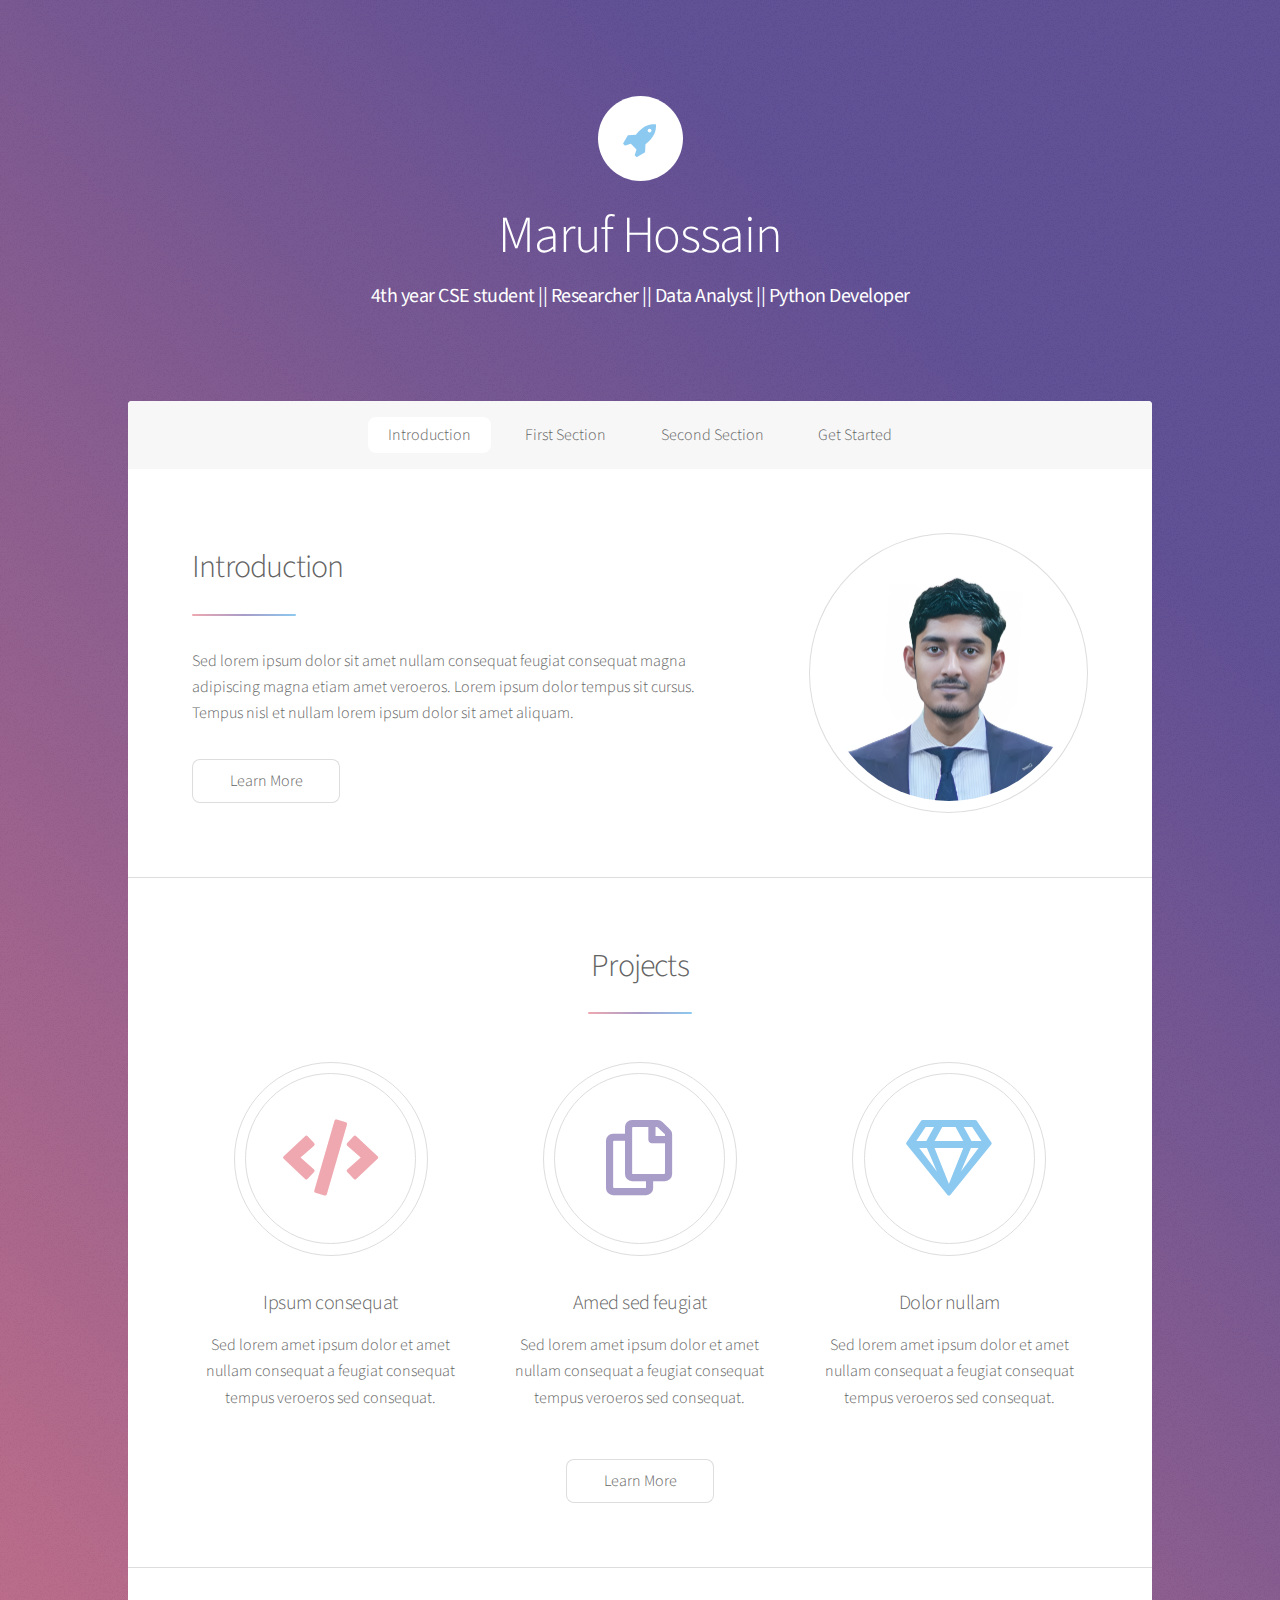
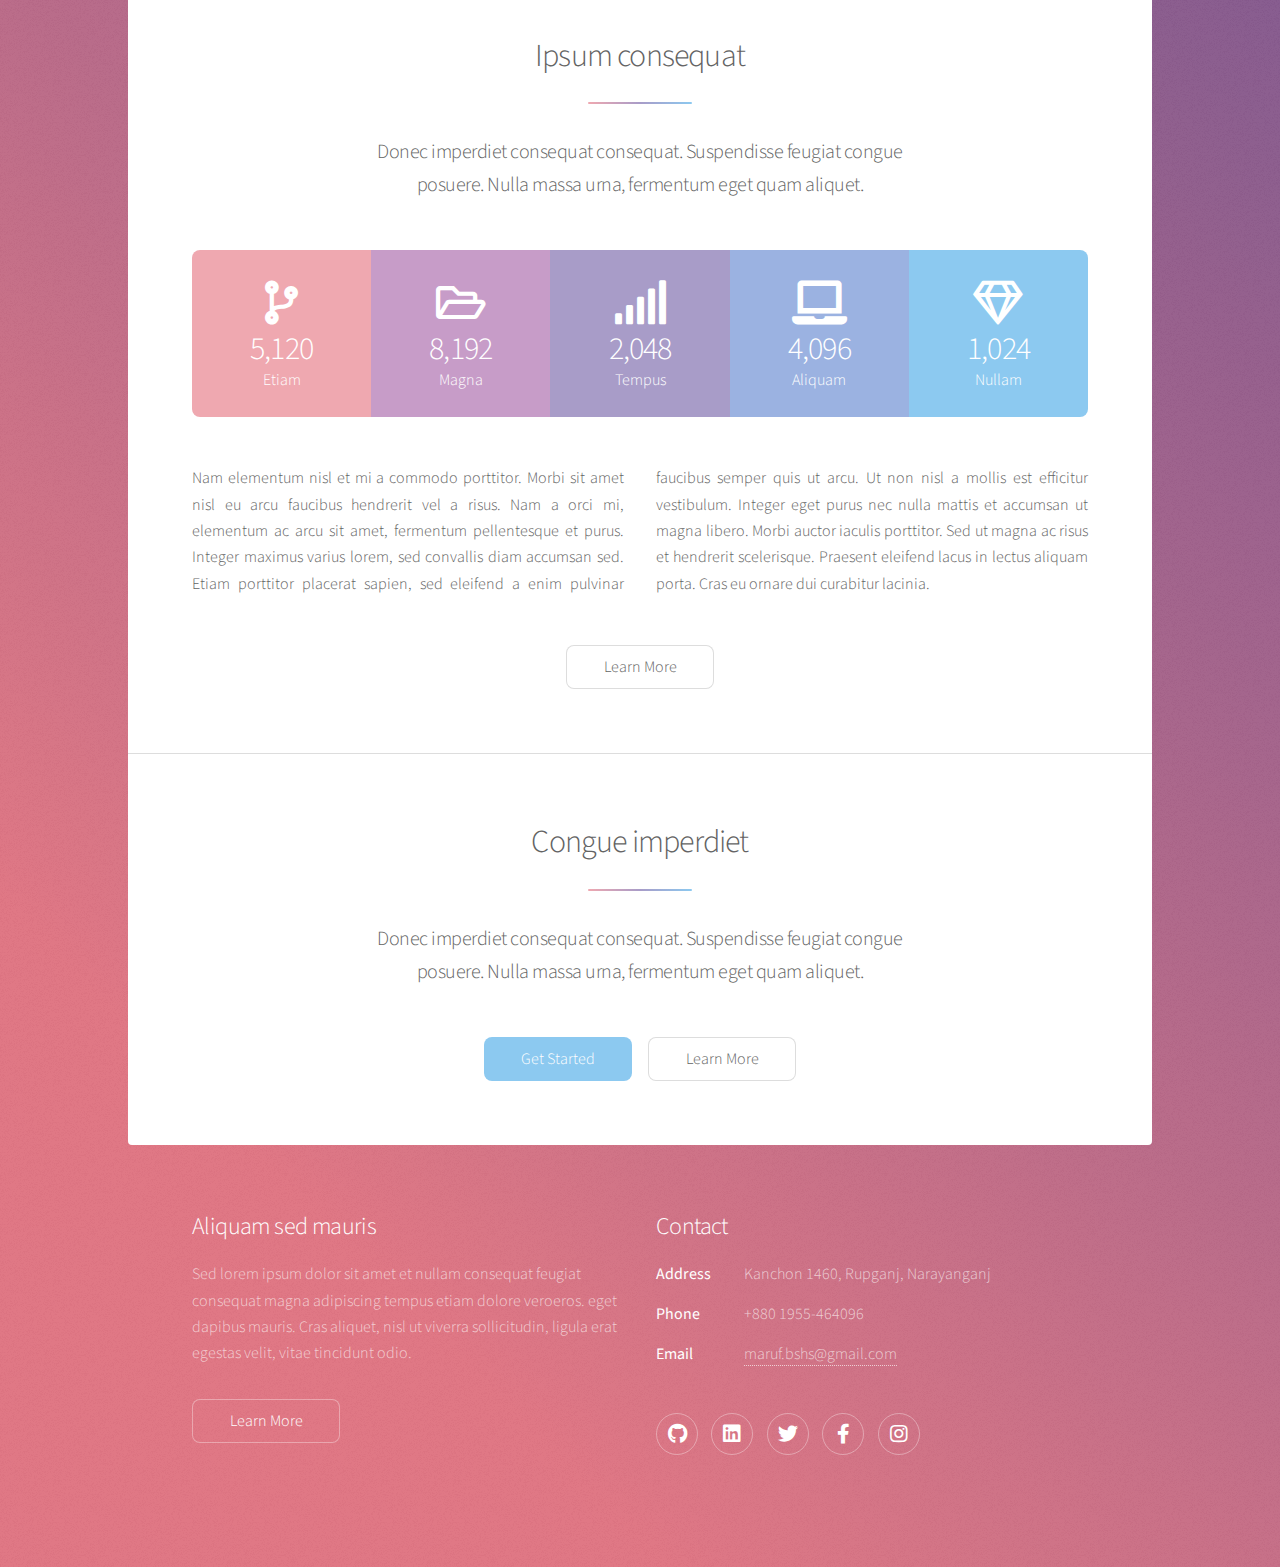
==== index.html @ d0cd4645 "added initial files" ====
<!DOCTYPE HTML>

<html>
	<head>
		<title>Stellar by HTML5 UP</title>
		<meta charset="utf-8" />
		<meta name="viewport" content="width=device-width, initial-scale=1, user-scalable=no" />
		<link rel="stylesheet" href="assets/css/main.css" />
		<noscript><link rel="stylesheet" href="assets/css/noscript.css" /></noscript>
	</head>
	<body class="is-preload">

		<!-- Wrapper -->
			<div id="wrapper">

				<!-- Header -->
					<header id="header" class="alt">
						<span class="logo"><img src="images/logo.svg" alt="" /></span>
						<h1>Maruf Hossain</h1>
						<p><b>4th year CSE student || Researcher || Data Analyst || Python Developer </b></p>
					</header>

				<!-- Nav -->
					<nav id="nav">
						<ul>
							<li><a href="#intro" class="active">Introduction</a></li>
							<li><a href="#first">First Section</a></li>
							<li><a href="#second">Second Section</a></li>
							<li><a href="#cta">Get Started</a></li>
						</ul>
					</nav>

				<!-- Main -->
					<div id="main">

						<!-- Introduction -->
							<section id="intro" class="main">
								<div class="spotlight">
									<div class="content">
										<header class="major">
											<h2>Introduction</h2>
										</header>
										<p>Sed lorem ipsum dolor sit amet nullam consequat feugiat consequat magna
										adipiscing magna etiam amet veroeros. Lorem ipsum dolor tempus sit cursus.
										Tempus nisl et nullam lorem ipsum dolor sit amet aliquam.</p>
										<ul class="actions">
											<li><a href="generic.html" class="button">Learn More</a></li>
										</ul>
									</div>
									<span class="image"><img src="images/pic01.png" alt="" /></span>
								</div>
							</section>

						<!-- First Section -->
							<section id="first" class="main special">
								<header class="major">
									<h2>Projects</h2>
								</header>
								<ul class="features">
									<li>
										<span class="icon solid major style1 fa-code"></span>
										<h3>Ipsum consequat</h3>
										<p>Sed lorem amet ipsum dolor et amet nullam consequat a feugiat consequat tempus veroeros sed consequat.</p>
									</li>
									<li>
										<span class="icon major style3 fa-copy"></span>
										<h3>Amed sed feugiat</h3>
										<p>Sed lorem amet ipsum dolor et amet nullam consequat a feugiat consequat tempus veroeros sed consequat.</p>
									</li>
									<li>
										<span class="icon major style5 fa-gem"></span>
										<h3>Dolor nullam</h3>
										<p>Sed lorem amet ipsum dolor et amet nullam consequat a feugiat consequat tempus veroeros sed consequat.</p>
									</li>
								</ul>
								<footer class="major">
									<ul class="actions special">
										<li><a href="generic.html" class="button">Learn More</a></li>
									</ul>
								</footer>
							</section>

						<!-- Second Section -->
							<section id="second" class="main special">
								<header class="major">
									<h2>Ipsum consequat</h2>
									<p>Donec imperdiet consequat consequat. Suspendisse feugiat congue<br />
									posuere. Nulla massa urna, fermentum eget quam aliquet.</p>
								</header>
								<ul class="statistics">
									<li class="style1">
										<span class="icon solid fa-code-branch"></span>
										<strong>5,120</strong> Etiam
									</li>
									<li class="style2">
										<span class="icon fa-folder-open"></span>
										<strong>8,192</strong> Magna
									</li>
									<li class="style3">
										<span class="icon solid fa-signal"></span>
										<strong>2,048</strong> Tempus
									</li>
									<li class="style4">
										<span class="icon solid fa-laptop"></span>
										<strong>4,096</strong> Aliquam
									</li>
									<li class="style5">
										<span class="icon fa-gem"></span>
										<strong>1,024</strong> Nullam
									</li>
								</ul>
								<p class="content">Nam elementum nisl et mi a commodo porttitor. Morbi sit amet nisl eu arcu faucibus hendrerit vel a risus. Nam a orci mi, elementum ac arcu sit amet, fermentum pellentesque et purus. Integer maximus varius lorem, sed convallis diam accumsan sed. Etiam porttitor placerat sapien, sed eleifend a enim pulvinar faucibus semper quis ut arcu. Ut non nisl a mollis est efficitur vestibulum. Integer eget purus nec nulla mattis et accumsan ut magna libero. Morbi auctor iaculis porttitor. Sed ut magna ac risus et hendrerit scelerisque. Praesent eleifend lacus in lectus aliquam porta. Cras eu ornare dui curabitur lacinia.</p>
								<footer class="major">
									<ul class="actions special">
										<li><a href="generic.html" class="button">Learn More</a></li>
									</ul>
								</footer>
							</section>

						<!-- Get Started -->
							<section id="cta" class="main special">
								<header class="major">
									<h2>Congue imperdiet</h2>
									<p>Donec imperdiet consequat consequat. Suspendisse feugiat congue<br />
									posuere. Nulla massa urna, fermentum eget quam aliquet.</p>
								</header>
								<footer class="major">
									<ul class="actions special">
										<li><a href="generic.html" class="button primary">Get Started</a></li>
										<li><a href="generic.html" class="button">Learn More</a></li>
									</ul>
								</footer>
							</section>

					</div>

				<!-- Footer -->
					<footer id="footer">
						<section>
							<h2>Aliquam sed mauris</h2>
							<p>Sed lorem ipsum dolor sit amet et nullam consequat feugiat consequat magna adipiscing tempus etiam dolore veroeros. eget dapibus mauris. Cras aliquet, nisl ut viverra sollicitudin, ligula erat egestas velit, vitae tincidunt odio.</p>
							<ul class="actions">
								<li><a href="generic.html" class="button">Learn More</a></li>
							</ul>
						</section>
						<section>
							<h2>Contact</h2>
							<dl class="alt">
								<dt>Address</dt>
								<dd>Kanchon 1460, Rupganj, Narayanganj</dd>
								<dt>Phone</dt>
								<dd>+880 1955-464096</dd>
								<dt>Email</dt>
								<dd><a href="mailto:maruf.bshs@gmail.com">maruf.bshs@gmail.com</a></dd>
							</dl>
							<ul class="icons">
								<li><a href="https://github.com/Maruf346" class="icon brands fa-github alt"><span class="label">GitHub</span></a></li>
								<li><a href="https://www.linkedin.com/in/maruf-hossain01/" class="icon brands fa-linkedin alt"><span class="label">Dribbble</span></a></li>
								<li><a href="https://x.com/MdMaruf11413139" class="icon brands fa-twitter alt"><span class="label">Twitter</span></a></li>
								<li><a href="https://www.facebook.com/mdmaruf.hossain.378199/" class="icon brands fa-facebook-f alt"><span class="label">Facebook</span></a></li>
								<li><a href="https://www.instagram.com/mdmaruf3549/" class="icon brands fa-instagram alt"><span class="label">Instagram</span></a></li>
								
							</ul>
						</section>
						
					</footer>

			</div>

		<!-- Scripts -->
			<script src="assets/js/jquery.min.js"></script>
			<script src="assets/js/jquery.scrollex.min.js"></script>
			<script src="assets/js/jquery.scrolly.min.js"></script>
			<script src="assets/js/browser.min.js"></script>
			<script src="assets/js/breakpoints.min.js"></script>
			<script src="assets/js/util.js"></script>
			<script src="assets/js/main.js"></script>

	</body>
</html>
---- assets/css/main.css ----
@import url(fontawesome-all.min.css);
@import 'https://fonts.googleapis.com/css?family=Source+Sans+Pro:300,400';

/*
	Stellar by HTML5 UP
	html5up.net | @ajlkn
	Free for personal and commercial use under the CCA 3.0 license (html5up.net/license)
*/

html, body, div, span, applet, object,
iframe, h1, h2, h3, h4, h5, h6, p, blockquote,
pre, a, abbr, acronym, address, big, cite,
code, del, dfn, em, img, ins, kbd, q, s, samp,
small, strike, strong, sub, sup, tt, var, b,
u, i, center, dl, dt, dd, ol, ul, li, fieldset,
form, label, legend, table, caption, tbody,
tfoot, thead, tr, th, td, article, aside,
canvas, details, embed, figure, figcaption,
footer, header, hgroup, menu, nav, output, ruby,
section, summary, time, mark, audio, video {
	margin: 0;
	padding: 0;
	border: 0;
	font-size: 100%;
	font: inherit;
	vertical-align: baseline;}

article, aside, details, figcaption, figure,
footer, header, hgroup, menu, nav, section {
	display: block;}

body {
	line-height: 1;
}

ol, ul {
	list-style: none;
}

blockquote, q {
	quotes: none;
}

	blockquote:before, blockquote:after, q:before, q:after {
		content: '';
		content: none;
	}

table {
	border-collapse: collapse;
	border-spacing: 0;
}

body {
	-webkit-text-size-adjust: none;
}

mark {
	background-color: transparent;
	color: inherit;
}

input::-moz-focus-inner {
	border: 0;
	padding: 0;
}

input, select, textarea {
	-moz-appearance: none;
	-webkit-appearance: none;
	-ms-appearance: none;
	appearance: none;
}

/* Basic */

	@-ms-viewport {
		width: device-width;
	}

	body {
		-ms-overflow-style: scrollbar;
	}

	@media screen and (max-width: 480px) {

		html, body {
			min-width: 320px;
		}

	}

	html {
		box-sizing: border-box;
	}

	*, *:before, *:after {
		box-sizing: inherit;
	}

	body {
		background-color: #935d8c;
		background-image: url("images/overlay.png"), -moz-linear-gradient(45deg, #e37682 15%, #5f4d93 85%);
		background-image: url("images/overlay.png"), -webkit-linear-gradient(45deg, #e37682 15%, #5f4d93 85%);
		background-image: url("images/overlay.png"), -ms-linear-gradient(45deg, #e37682 15%, #5f4d93 85%);
		background-image: url("images/overlay.png"), linear-gradient(45deg, #e37682 15%, #5f4d93 85%);
	}

		body.is-preload *, body.is-preload *:before, body.is-preload *:after {
			-moz-animation: none !important;
			-webkit-animation: none !important;
			-ms-animation: none !important;
			animation: none !important;
			-moz-transition: none !important;
			-webkit-transition: none !important;
			-ms-transition: none !important;
			transition: none !important;
		}

/* Type */

	body {
		background-color: #935d8c;
		color: rgba(255, 255, 255, 0.65);
	}

	body, input, select, textarea {
		font-family: "Source Sans Pro", Helvetica, sans-serif;
		font-size: 17pt;
		font-weight: 300;
		line-height: 1.65;
	}

		@media screen and (max-width: 1680px) {

			body, input, select, textarea {
				font-size: 14pt;
			}

		}

		@media screen and (max-width: 1280px) {

			body, input, select, textarea {
				font-size: 12pt;
			}

		}

		@media screen and (max-width: 360px) {

			body, input, select, textarea {
				font-size: 11pt;
			}

		}

	a {
		-moz-transition: color 0.2s ease, border-bottom 0.2s ease;
		-webkit-transition: color 0.2s ease, border-bottom 0.2s ease;
		-ms-transition: color 0.2s ease, border-bottom 0.2s ease;
		transition: color 0.2s ease, border-bottom 0.2s ease;
		text-decoration: none;
		border-bottom: dotted 1px;
		color: inherit;
	}

		a:hover {
			border-bottom-color: transparent;
		}

	strong, b {
		font-weight: 400;
	}

	em, i {
		font-style: italic;
	}

	p {
		margin: 0 0 2em 0;
	}

		p.content {
			-moz-columns: 20em 2;
			-webkit-columns: 20em 2;
			-ms-columns: 20em 2;
			columns: 20em 2;
			-moz-column-gap: 2em;
			-webkit-column-gap: 2em;
			-ms-column-gap: 2em;
			column-gap: 2em;
			text-align: justify;
		}

	h1, h2, h3, h4, h5, h6 {
		font-weight: 300;
		line-height: 1.5;
		margin: 0 0 0.7em 0;
		letter-spacing: -0.025em;
	}

		h1 a, h2 a, h3 a, h4 a, h5 a, h6 a {
			color: inherit;
			text-decoration: none;
		}

	h1 {
		font-size: 2.5em;
		line-height: 1.2;
	}

	h2 {
		font-size: 1.5em;
	}

	h3 {
		font-size: 1.25em;
	}

	h4 {
		font-size: 1.1em;
	}

	h5 {
		font-size: 0.9em;
	}

	h6 {
		font-size: 0.7em;
	}

	@media screen and (max-width: 736px) {

		h1 {
			font-size: 2em;
		}

	}

	sub {
		font-size: 0.8em;
		position: relative;
		top: 0.5em;
	}

	sup {
		font-size: 0.8em;
		position: relative;
		top: -0.5em;
	}

	blockquote {
		border-left: solid 4px;
		font-style: italic;
		margin: 0 0 2em 0;
		padding: 0.5em 0 0.5em 2em;
	}

	code {
		border-radius: 8px;
		border: solid 1px;
		font-family: "Courier New", monospace;
		font-size: 0.9em;
		margin: 0 0.25em;
		padding: 0.25em 0.65em;
	}

	pre {
		-webkit-overflow-scrolling: touch;
		font-family: "Courier New", monospace;
		font-size: 0.9em;
		margin: 0 0 2em 0;
	}

		pre code {
			display: block;
			line-height: 1.75;
			padding: 1em 1.5em;
			overflow-x: auto;
		}

	hr {
		border: 0;
		border-bottom: solid 1px;
		margin: 2em 0;
	}

		hr.major {
			margin: 3em 0;
		}

	.align-left {
		text-align: left;
	}

	.align-center {
		text-align: center;
	}

	.align-right {
		text-align: right;
	}

	input, select, textarea {
		color: #ffffff;
	}

	a:hover {
		color: #ffffff;
	}

	strong, b {
		color: #ffffff;
	}

	h1, h2, h3, h4, h5, h6 {
		color: #ffffff;
	}

	blockquote {
		border-left-color: rgba(255, 255, 255, 0.35);
	}

	code {
		background: rgba(255, 255, 255, 0.075);
		border-color: rgba(255, 255, 255, 0.35);
	}

	hr {
		border-bottom-color: rgba(255, 255, 255, 0.35);
	}

/* Row */

	.row {
		display: flex;
		flex-wrap: wrap;
		box-sizing: border-box;
		align-items: stretch;
	}

		.row > * {
			box-sizing: border-box;
		}

		.row.gtr-uniform > * > :last-child {
			margin-bottom: 0;
		}

		.row.aln-left {
			justify-content: flex-start;
		}

		.row.aln-center {
			justify-content: center;
		}

		.row.aln-right {
			justify-content: flex-end;
		}

		.row.aln-top {
			align-items: flex-start;
		}

		.row.aln-middle {
			align-items: center;
		}

		.row.aln-bottom {
			align-items: flex-end;
		}

		.row > .imp {
			order: -1;
		}

		.row > .col-1 {
			width: 8.33333%;
		}

		.row > .off-1 {
			margin-left: 8.33333%;
		}

		.row > .col-2 {
			width: 16.66667%;
		}

		.row > .off-2 {
			margin-left: 16.66667%;
		}

		.row > .col-3 {
			width: 25%;
		}

		.row > .off-3 {
			margin-left: 25%;
		}

		.row > .col-4 {
			width: 33.33333%;
		}

		.row > .off-4 {
			margin-left: 33.33333%;
		}

		.row > .col-5 {
			width: 41.66667%;
		}

		.row > .off-5 {
			margin-left: 41.66667%;
		}

		.row > .col-6 {
			width: 50%;
		}

		.row > .off-6 {
			margin-left: 50%;
		}

		.row > .col-7 {
			width: 58.33333%;
		}

		.row > .off-7 {
			margin-left: 58.33333%;
		}

		.row > .col-8 {
			width: 66.66667%;
		}

		.row > .off-8 {
			margin-left: 66.66667%;
		}

		.row > .col-9 {
			width: 75%;
		}

		.row > .off-9 {
			margin-left: 75%;
		}

		.row > .col-10 {
			width: 83.33333%;
		}

		.row > .off-10 {
			margin-left: 83.33333%;
		}

		.row > .col-11 {
			width: 91.66667%;
		}

		.row > .off-11 {
			margin-left: 91.66667%;
		}

		.row > .col-12 {
			width: 100%;
		}

		.row > .off-12 {
			margin-left: 100%;
		}

		.row.gtr-0 {
			margin-top: 0;
			margin-left: 0em;
		}

			.row.gtr-0 > * {
				padding: 0 0 0 0em;
			}

			.row.gtr-0.gtr-uniform {
				margin-top: 0em;
			}

				.row.gtr-0.gtr-uniform > * {
					padding-top: 0em;
				}

		.row.gtr-25 {
			margin-top: 0;
			margin-left: -0.375em;
		}

			.row.gtr-25 > * {
				padding: 0 0 0 0.375em;
			}

			.row.gtr-25.gtr-uniform {
				margin-top: -0.375em;
			}

				.row.gtr-25.gtr-uniform > * {
					padding-top: 0.375em;
				}

		.row.gtr-50 {
			margin-top: 0;
			margin-left: -0.75em;
		}

			.row.gtr-50 > * {
				padding: 0 0 0 0.75em;
			}

			.row.gtr-50.gtr-uniform {
				margin-top: -0.75em;
			}

				.row.gtr-50.gtr-uniform > * {
					padding-top: 0.75em;
				}

		.row {
			margin-top: 0;
			margin-left: -1.5em;
		}

			.row > * {
				padding: 0 0 0 1.5em;
			}

			.row.gtr-uniform {
				margin-top: -1.5em;
			}

				.row.gtr-uniform > * {
					padding-top: 1.5em;
				}

		.row.gtr-150 {
			margin-top: 0;
			margin-left: -2.25em;
		}

			.row.gtr-150 > * {
				padding: 0 0 0 2.25em;
			}

			.row.gtr-150.gtr-uniform {
				margin-top: -2.25em;
			}

				.row.gtr-150.gtr-uniform > * {
					padding-top: 2.25em;
				}

		.row.gtr-200 {
			margin-top: 0;
			margin-left: -3em;
		}

			.row.gtr-200 > * {
				padding: 0 0 0 3em;
			}

			.row.gtr-200.gtr-uniform {
				margin-top: -3em;
			}

				.row.gtr-200.gtr-uniform > * {
					padding-top: 3em;
				}

		@media screen and (max-width: 1680px) {

			.row {
				display: flex;
				flex-wrap: wrap;
				box-sizing: border-box;
				align-items: stretch;
			}

				.row > * {
					box-sizing: border-box;
				}

				.row.gtr-uniform > * > :last-child {
					margin-bottom: 0;
				}

				.row.aln-left {
					justify-content: flex-start;
				}

				.row.aln-center {
					justify-content: center;
				}

				.row.aln-right {
					justify-content: flex-end;
				}

				.row.aln-top {
					align-items: flex-start;
				}

				.row.aln-middle {
					align-items: center;
				}

				.row.aln-bottom {
					align-items: flex-end;
				}

				.row > .imp-xlarge {
					order: -1;
				}

				.row > .col-1-xlarge {
					width: 8.33333%;
				}

				.row > .off-1-xlarge {
					margin-left: 8.33333%;
				}

				.row > .col-2-xlarge {
					width: 16.66667%;
				}

				.row > .off-2-xlarge {
					margin-left: 16.66667%;
				}

				.row > .col-3-xlarge {
					width: 25%;
				}

				.row > .off-3-xlarge {
					margin-left: 25%;
				}

				.row > .col-4-xlarge {
					width: 33.33333%;
				}

				.row > .off-4-xlarge {
					margin-left: 33.33333%;
				}

				.row > .col-5-xlarge {
					width: 41.66667%;
				}

				.row > .off-5-xlarge {
					margin-left: 41.66667%;
				}

				.row > .col-6-xlarge {
					width: 50%;
				}

				.row > .off-6-xlarge {
					margin-left: 50%;
				}

				.row > .col-7-xlarge {
					width: 58.33333%;
				}

				.row > .off-7-xlarge {
					margin-left: 58.33333%;
				}

				.row > .col-8-xlarge {
					width: 66.66667%;
				}

				.row > .off-8-xlarge {
					margin-left: 66.66667%;
				}

				.row > .col-9-xlarge {
					width: 75%;
				}

				.row > .off-9-xlarge {
					margin-left: 75%;
				}

				.row > .col-10-xlarge {
					width: 83.33333%;
				}

				.row > .off-10-xlarge {
					margin-left: 83.33333%;
				}

				.row > .col-11-xlarge {
					width: 91.66667%;
				}

				.row > .off-11-xlarge {
					margin-left: 91.66667%;
				}

				.row > .col-12-xlarge {
					width: 100%;
				}

				.row > .off-12-xlarge {
					margin-left: 100%;
				}

				.row.gtr-0 {
					margin-top: 0;
					margin-left: 0em;
				}

					.row.gtr-0 > * {
						padding: 0 0 0 0em;
					}

					.row.gtr-0.gtr-uniform {
						margin-top: 0em;
					}

						.row.gtr-0.gtr-uniform > * {
							padding-top: 0em;
						}

				.row.gtr-25 {
					margin-top: 0;
					margin-left: -0.375em;
				}

					.row.gtr-25 > * {
						padding: 0 0 0 0.375em;
					}

					.row.gtr-25.gtr-uniform {
						margin-top: -0.375em;
					}

						.row.gtr-25.gtr-uniform > * {
							padding-top: 0.375em;
						}

				.row.gtr-50 {
					margin-top: 0;
					margin-left: -0.75em;
				}

					.row.gtr-50 > * {
						padding: 0 0 0 0.75em;
					}

					.row.gtr-50.gtr-uniform {
						margin-top: -0.75em;
					}

						.row.gtr-50.gtr-uniform > * {
							padding-top: 0.75em;
						}

				.row {
					margin-top: 0;
					margin-left: -1.5em;
				}

					.row > * {
						padding: 0 0 0 1.5em;
					}

					.row.gtr-uniform {
						margin-top: -1.5em;
					}

						.row.gtr-uniform > * {
							padding-top: 1.5em;
						}

				.row.gtr-150 {
					margin-top: 0;
					margin-left: -2.25em;
				}

					.row.gtr-150 > * {
						padding: 0 0 0 2.25em;
					}

					.row.gtr-150.gtr-uniform {
						margin-top: -2.25em;
					}

						.row.gtr-150.gtr-uniform > * {
							padding-top: 2.25em;
						}

				.row.gtr-200 {
					margin-top: 0;
					margin-left: -3em;
				}

					.row.gtr-200 > * {
						padding: 0 0 0 3em;
					}

					.row.gtr-200.gtr-uniform {
						margin-top: -3em;
					}

						.row.gtr-200.gtr-uniform > * {
							padding-top: 3em;
						}

		}

		@media screen and (max-width: 1280px) {

			.row {
				display: flex;
				flex-wrap: wrap;
				box-sizing: border-box;
				align-items: stretch;
			}

				.row > * {
					box-sizing: border-box;
				}

				.row.gtr-uniform > * > :last-child {
					margin-bottom: 0;
				}

				.row.aln-left {
					justify-content: flex-start;
				}

				.row.aln-center {
					justify-content: center;
				}

				.row.aln-right {
					justify-content: flex-end;
				}

				.row.aln-top {
					align-items: flex-start;
				}

				.row.aln-middle {
					align-items: center;
				}

				.row.aln-bottom {
					align-items: flex-end;
				}

				.row > .imp-large {
					order: -1;
				}

				.row > .col-1-large {
					width: 8.33333%;
				}

				.row > .off-1-large {
					margin-left: 8.33333%;
				}

				.row > .col-2-large {
					width: 16.66667%;
				}

				.row > .off-2-large {
					margin-left: 16.66667%;
				}

				.row > .col-3-large {
					width: 25%;
				}

				.row > .off-3-large {
					margin-left: 25%;
				}

				.row > .col-4-large {
					width: 33.33333%;
				}

				.row > .off-4-large {
					margin-left: 33.33333%;
				}

				.row > .col-5-large {
					width: 41.66667%;
				}

				.row > .off-5-large {
					margin-left: 41.66667%;
				}

				.row > .col-6-large {
					width: 50%;
				}

				.row > .off-6-large {
					margin-left: 50%;
				}

				.row > .col-7-large {
					width: 58.33333%;
				}

				.row > .off-7-large {
					margin-left: 58.33333%;
				}

				.row > .col-8-large {
					width: 66.66667%;
				}

				.row > .off-8-large {
					margin-left: 66.66667%;
				}

				.row > .col-9-large {
					width: 75%;
				}

				.row > .off-9-large {
					margin-left: 75%;
				}

				.row > .col-10-large {
					width: 83.33333%;
				}

				.row > .off-10-large {
					margin-left: 83.33333%;
				}

				.row > .col-11-large {
					width: 91.66667%;
				}

				.row > .off-11-large {
					margin-left: 91.66667%;
				}

				.row > .col-12-large {
					width: 100%;
				}

				.row > .off-12-large {
					margin-left: 100%;
				}

				.row.gtr-0 {
					margin-top: 0;
					margin-left: 0em;
				}

					.row.gtr-0 > * {
						padding: 0 0 0 0em;
					}

					.row.gtr-0.gtr-uniform {
						margin-top: 0em;
					}

						.row.gtr-0.gtr-uniform > * {
							padding-top: 0em;
						}

				.row.gtr-25 {
					margin-top: 0;
					margin-left: -0.375em;
				}

					.row.gtr-25 > * {
						padding: 0 0 0 0.375em;
					}

					.row.gtr-25.gtr-uniform {
						margin-top: -0.375em;
					}

						.row.gtr-25.gtr-uniform > * {
							padding-top: 0.375em;
						}

				.row.gtr-50 {
					margin-top: 0;
					margin-left: -0.75em;
				}

					.row.gtr-50 > * {
						padding: 0 0 0 0.75em;
					}

					.row.gtr-50.gtr-uniform {
						margin-top: -0.75em;
					}

						.row.gtr-50.gtr-uniform > * {
							padding-top: 0.75em;
						}

				.row {
					margin-top: 0;
					margin-left: -1.5em;
				}

					.row > * {
						padding: 0 0 0 1.5em;
					}

					.row.gtr-uniform {
						margin-top: -1.5em;
					}

						.row.gtr-uniform > * {
							padding-top: 1.5em;
						}

				.row.gtr-150 {
					margin-top: 0;
					margin-left: -2.25em;
				}

					.row.gtr-150 > * {
						padding: 0 0 0 2.25em;
					}

					.row.gtr-150.gtr-uniform {
						margin-top: -2.25em;
					}

						.row.gtr-150.gtr-uniform > * {
							padding-top: 2.25em;
						}

				.row.gtr-200 {
					margin-top: 0;
					margin-left: -3em;
				}

					.row.gtr-200 > * {
						padding: 0 0 0 3em;
					}

					.row.gtr-200.gtr-uniform {
						margin-top: -3em;
					}

						.row.gtr-200.gtr-uniform > * {
							padding-top: 3em;
						}

		}

		@media screen and (max-width: 980px) {

			.row {
				display: flex;
				flex-wrap: wrap;
				box-sizing: border-box;
				align-items: stretch;
			}

				.row > * {
					box-sizing: border-box;
				}

				.row.gtr-uniform > * > :last-child {
					margin-bottom: 0;
				}

				.row.aln-left {
					justify-content: flex-start;
				}

				.row.aln-center {
					justify-content: center;
				}

				.row.aln-right {
					justify-content: flex-end;
				}

				.row.aln-top {
					align-items: flex-start;
				}

				.row.aln-middle {
					align-items: center;
				}

				.row.aln-bottom {
					align-items: flex-end;
				}

				.row > .imp-medium {
					order: -1;
				}

				.row > .col-1-medium {
					width: 8.33333%;
				}

				.row > .off-1-medium {
					margin-left: 8.33333%;
				}

				.row > .col-2-medium {
					width: 16.66667%;
				}

				.row > .off-2-medium {
					margin-left: 16.66667%;
				}

				.row > .col-3-medium {
					width: 25%;
				}

				.row > .off-3-medium {
					margin-left: 25%;
				}

				.row > .col-4-medium {
					width: 33.33333%;
				}

				.row > .off-4-medium {
					margin-left: 33.33333%;
				}

				.row > .col-5-medium {
					width: 41.66667%;
				}

				.row > .off-5-medium {
					margin-left: 41.66667%;
				}

				.row > .col-6-medium {
					width: 50%;
				}

				.row > .off-6-medium {
					margin-left: 50%;
				}

				.row > .col-7-medium {
					width: 58.33333%;
				}

				.row > .off-7-medium {
					margin-left: 58.33333%;
				}

				.row > .col-8-medium {
					width: 66.66667%;
				}

				.row > .off-8-medium {
					margin-left: 66.66667%;
				}

				.row > .col-9-medium {
					width: 75%;
				}

				.row > .off-9-medium {
					margin-left: 75%;
				}

				.row > .col-10-medium {
					width: 83.33333%;
				}

				.row > .off-10-medium {
					margin-left: 83.33333%;
				}

				.row > .col-11-medium {
					width: 91.66667%;
				}

				.row > .off-11-medium {
					margin-left: 91.66667%;
				}

				.row > .col-12-medium {
					width: 100%;
				}

				.row > .off-12-medium {
					margin-left: 100%;
				}

				.row.gtr-0 {
					margin-top: 0;
					margin-left: 0em;
				}

					.row.gtr-0 > * {
						padding: 0 0 0 0em;
					}

					.row.gtr-0.gtr-uniform {
						margin-top: 0em;
					}

						.row.gtr-0.gtr-uniform > * {
							padding-top: 0em;
						}

				.row.gtr-25 {
					margin-top: 0;
					margin-left: -0.375em;
				}

					.row.gtr-25 > * {
						padding: 0 0 0 0.375em;
					}

					.row.gtr-25.gtr-uniform {
						margin-top: -0.375em;
					}

						.row.gtr-25.gtr-uniform > * {
							padding-top: 0.375em;
						}

				.row.gtr-50 {
					margin-top: 0;
					margin-left: -0.75em;
				}

					.row.gtr-50 > * {
						padding: 0 0 0 0.75em;
					}

					.row.gtr-50.gtr-uniform {
						margin-top: -0.75em;
					}

						.row.gtr-50.gtr-uniform > * {
							padding-top: 0.75em;
						}

				.row {
					margin-top: 0;
					margin-left: -1.5em;
				}

					.row > * {
						padding: 0 0 0 1.5em;
					}

					.row.gtr-uniform {
						margin-top: -1.5em;
					}

						.row.gtr-uniform > * {
							padding-top: 1.5em;
						}

				.row.gtr-150 {
					margin-top: 0;
					margin-left: -2.25em;
				}

					.row.gtr-150 > * {
						padding: 0 0 0 2.25em;
					}

					.row.gtr-150.gtr-uniform {
						margin-top: -2.25em;
					}

						.row.gtr-150.gtr-uniform > * {
							padding-top: 2.25em;
						}

				.row.gtr-200 {
					margin-top: 0;
					margin-left: -3em;
				}

					.row.gtr-200 > * {
						padding: 0 0 0 3em;
					}

					.row.gtr-200.gtr-uniform {
						margin-top: -3em;
					}

						.row.gtr-200.gtr-uniform > * {
							padding-top: 3em;
						}

		}

		@media screen and (max-width: 736px) {

			.row {
				display: flex;
				flex-wrap: wrap;
				box-sizing: border-box;
				align-items: stretch;
			}

				.row > * {
					box-sizing: border-box;
				}

				.row.gtr-uniform > * > :last-child {
					margin-bottom: 0;
				}

				.row.aln-left {
					justify-content: flex-start;
				}

				.row.aln-center {
					justify-content: center;
				}

				.row.aln-right {
					justify-content: flex-end;
				}

				.row.aln-top {
					align-items: flex-start;
				}

				.row.aln-middle {
					align-items: center;
				}

				.row.aln-bottom {
					align-items: flex-end;
				}

				.row > .imp-small {
					order: -1;
				}

				.row > .col-1-small {
					width: 8.33333%;
				}

				.row > .off-1-small {
					margin-left: 8.33333%;
				}

				.row > .col-2-small {
					width: 16.66667%;
				}

				.row > .off-2-small {
					margin-left: 16.66667%;
				}

				.row > .col-3-small {
					width: 25%;
				}

				.row > .off-3-small {
					margin-left: 25%;
				}

				.row > .col-4-small {
					width: 33.33333%;
				}

				.row > .off-4-small {
					margin-left: 33.33333%;
				}

				.row > .col-5-small {
					width: 41.66667%;
				}

				.row > .off-5-small {
					margin-left: 41.66667%;
				}

				.row > .col-6-small {
					width: 50%;
				}

				.row > .off-6-small {
					margin-left: 50%;
				}

				.row > .col-7-small {
					width: 58.33333%;
				}

				.row > .off-7-small {
					margin-left: 58.33333%;
				}

				.row > .col-8-small {
					width: 66.66667%;
				}

				.row > .off-8-small {
					margin-left: 66.66667%;
				}

				.row > .col-9-small {
					width: 75%;
				}

				.row > .off-9-small {
					margin-left: 75%;
				}

				.row > .col-10-small {
					width: 83.33333%;
				}

				.row > .off-10-small {
					margin-left: 83.33333%;
				}

				.row > .col-11-small {
					width: 91.66667%;
				}

				.row > .off-11-small {
					margin-left: 91.66667%;
				}

				.row > .col-12-small {
					width: 100%;
				}

				.row > .off-12-small {
					margin-left: 100%;
				}

				.row.gtr-0 {
					margin-top: 0;
					margin-left: 0em;
				}

					.row.gtr-0 > * {
						padding: 0 0 0 0em;
					}

					.row.gtr-0.gtr-uniform {
						margin-top: 0em;
					}

						.row.gtr-0.gtr-uniform > * {
							padding-top: 0em;
						}

				.row.gtr-25 {
					margin-top: 0;
					margin-left: -0.25em;
				}

					.row.gtr-25 > * {
						padding: 0 0 0 0.25em;
					}

					.row.gtr-25.gtr-uniform {
						margin-top: -0.25em;
					}

						.row.gtr-25.gtr-uniform > * {
							padding-top: 0.25em;
						}

				.row.gtr-50 {
					margin-top: 0;
					margin-left: -0.5em;
				}

					.row.gtr-50 > * {
						padding: 0 0 0 0.5em;
					}

					.row.gtr-50.gtr-uniform {
						margin-top: -0.5em;
					}

						.row.gtr-50.gtr-uniform > * {
							padding-top: 0.5em;
						}

				.row {
					margin-top: 0;
					margin-left: -1em;
				}

					.row > * {
						padding: 0 0 0 1em;
					}

					.row.gtr-uniform {
						margin-top: -1em;
					}

						.row.gtr-uniform > * {
							padding-top: 1em;
						}

				.row.gtr-150 {
					margin-top: 0;
					margin-left: -1.5em;
				}

					.row.gtr-150 > * {
						padding: 0 0 0 1.5em;
					}

					.row.gtr-150.gtr-uniform {
						margin-top: -1.5em;
					}

						.row.gtr-150.gtr-uniform > * {
							padding-top: 1.5em;
						}

				.row.gtr-200 {
					margin-top: 0;
					margin-left: -2em;
				}

					.row.gtr-200 > * {
						padding: 0 0 0 2em;
					}

					.row.gtr-200.gtr-uniform {
						margin-top: -2em;
					}

						.row.gtr-200.gtr-uniform > * {
							padding-top: 2em;
						}

		}

		@media screen and (max-width: 480px) {

			.row {
				display: flex;
				flex-wrap: wrap;
				box-sizing: border-box;
				align-items: stretch;
			}

				.row > * {
					box-sizing: border-box;
				}

				.row.gtr-uniform > * > :last-child {
					margin-bottom: 0;
				}

				.row.aln-left {
					justify-content: flex-start;
				}

				.row.aln-center {
					justify-content: center;
				}

				.row.aln-right {
					justify-content: flex-end;
				}

				.row.aln-top {
					align-items: flex-start;
				}

				.row.aln-middle {
					align-items: center;
				}

				.row.aln-bottom {
					align-items: flex-end;
				}

				.row > .imp-xsmall {
					order: -1;
				}

				.row > .col-1-xsmall {
					width: 8.33333%;
				}

				.row > .off-1-xsmall {
					margin-left: 8.33333%;
				}

				.row > .col-2-xsmall {
					width: 16.66667%;
				}

				.row > .off-2-xsmall {
					margin-left: 16.66667%;
				}

				.row > .col-3-xsmall {
					width: 25%;
				}

				.row > .off-3-xsmall {
					margin-left: 25%;
				}

				.row > .col-4-xsmall {
					width: 33.33333%;
				}

				.row > .off-4-xsmall {
					margin-left: 33.33333%;
				}

				.row > .col-5-xsmall {
					width: 41.66667%;
				}

				.row > .off-5-xsmall {
					margin-left: 41.66667%;
				}

				.row > .col-6-xsmall {
					width: 50%;
				}

				.row > .off-6-xsmall {
					margin-left: 50%;
				}

				.row > .col-7-xsmall {
					width: 58.33333%;
				}

				.row > .off-7-xsmall {
					margin-left: 58.33333%;
				}

				.row > .col-8-xsmall {
					width: 66.66667%;
				}

				.row > .off-8-xsmall {
					margin-left: 66.66667%;
				}

				.row > .col-9-xsmall {
					width: 75%;
				}

				.row > .off-9-xsmall {
					margin-left: 75%;
				}

				.row > .col-10-xsmall {
					width: 83.33333%;
				}

				.row > .off-10-xsmall {
					margin-left: 83.33333%;
				}

				.row > .col-11-xsmall {
					width: 91.66667%;
				}

				.row > .off-11-xsmall {
					margin-left: 91.66667%;
				}

				.row > .col-12-xsmall {
					width: 100%;
				}

				.row > .off-12-xsmall {
					margin-left: 100%;
				}

				.row.gtr-0 {
					margin-top: 0;
					margin-left: 0em;
				}

					.row.gtr-0 > * {
						padding: 0 0 0 0em;
					}

					.row.gtr-0.gtr-uniform {
						margin-top: 0em;
					}

						.row.gtr-0.gtr-uniform > * {
							padding-top: 0em;
						}

				.row.gtr-25 {
					margin-top: 0;
					margin-left: -0.3125em;
				}

					.row.gtr-25 > * {
						padding: 0 0 0 0.3125em;
					}

					.row.gtr-25.gtr-uniform {
						margin-top: -0.3125em;
					}

						.row.gtr-25.gtr-uniform > * {
							padding-top: 0.3125em;
						}

				.row.gtr-50 {
					margin-top: 0;
					margin-left: -0.625em;
				}

					.row.gtr-50 > * {
						padding: 0 0 0 0.625em;
					}

					.row.gtr-50.gtr-uniform {
						margin-top: -0.625em;
					}

						.row.gtr-50.gtr-uniform > * {
							padding-top: 0.625em;
						}

				.row {
					margin-top: 0;
					margin-left: -1.25em;
				}

					.row > * {
						padding: 0 0 0 1.25em;
					}

					.row.gtr-uniform {
						margin-top: -1.25em;
					}

						.row.gtr-uniform > * {
							padding-top: 1.25em;
						}

				.row.gtr-150 {
					margin-top: 0;
					margin-left: -1.875em;
				}

					.row.gtr-150 > * {
						padding: 0 0 0 1.875em;
					}

					.row.gtr-150.gtr-uniform {
						margin-top: -1.875em;
					}

						.row.gtr-150.gtr-uniform > * {
							padding-top: 1.875em;
						}

				.row.gtr-200 {
					margin-top: 0;
					margin-left: -2.5em;
				}

					.row.gtr-200 > * {
						padding: 0 0 0 2.5em;
					}

					.row.gtr-200.gtr-uniform {
						margin-top: -2.5em;
					}

						.row.gtr-200.gtr-uniform > * {
							padding-top: 2.5em;
						}

		}

/* Box */

	.box {
		border-radius: 8px;
		border: solid;
		margin-bottom: 2em;
		padding: 1.5em;
	}

		.box > :last-child,
		.box > :last-child > :last-child,
		.box > :last-child > :last-child > :last-child {
			margin-bottom: 0;
		}

		.box.alt {
			border: 0;
			border-radius: 0;
			padding: 0;
		}

	.box {
		border-color: rgba(255, 255, 255, 0.35);
	}

/* Button */

	input[type="submit"],
	input[type="reset"],
	input[type="button"],
	button,
	.button {
		-moz-appearance: none;
		-webkit-appearance: none;
		-ms-appearance: none;
		appearance: none;
		-moz-transition: background-color 0.2s ease-in-out, color 0.2s ease-in-out;
		-webkit-transition: background-color 0.2s ease-in-out, color 0.2s ease-in-out;
		-ms-transition: background-color 0.2s ease-in-out, color 0.2s ease-in-out;
		transition: background-color 0.2s ease-in-out, color 0.2s ease-in-out;
		border-radius: 8px;
		border: 0;
		cursor: pointer;
		display: inline-block;
		font-weight: 300;
		height: 2.75em;
		line-height: 2.75em;
		min-width: 9.25em;
		padding: 0 1.5em;
		text-align: center;
		text-decoration: none;
		white-space: nowrap;
	}

		input[type="submit"].icon,
		input[type="reset"].icon,
		input[type="button"].icon,
		button.icon,
		.button.icon {
			padding-left: 1.35em;
		}

			input[type="submit"].icon:before,
			input[type="reset"].icon:before,
			input[type="button"].icon:before,
			button.icon:before,
			.button.icon:before {
				margin-right: 0.5em;
			}

		input[type="submit"].fit,
		input[type="reset"].fit,
		input[type="button"].fit,
		button.fit,
		.button.fit {
			width: 100%;
		}

		input[type="submit"].small,
		input[type="reset"].small,
		input[type="button"].small,
		button.small,
		.button.small {
			font-size: 0.8em;
		}

		input[type="submit"].large,
		input[type="reset"].large,
		input[type="button"].large,
		button.large,
		.button.large {
			font-size: 1.35em;
		}

		input[type="submit"].disabled, input[type="submit"]:disabled,
		input[type="reset"].disabled,
		input[type="reset"]:disabled,
		input[type="button"].disabled,
		input[type="button"]:disabled,
		button.disabled,
		button:disabled,
		.button.disabled,
		.button:disabled {
			pointer-events: none;
			opacity: 0.25;
		}

		@media screen and (max-width: 736px) {

			input[type="submit"],
			input[type="reset"],
			input[type="button"],
			button,
			.button {
				min-width: 0;
			}

		}

	input[type="submit"],
	input[type="reset"],
	input[type="button"],
	button,
	.button {
		background-color: transparent;
		box-shadow: inset 0 0 0 1px rgba(255, 255, 255, 0.35);
		color: #ffffff !important;
	}

		input[type="submit"]:hover,
		input[type="reset"]:hover,
		input[type="button"]:hover,
		button:hover,
		.button:hover {
			background-color: rgba(255, 255, 255, 0.075);
		}

		input[type="submit"]:active,
		input[type="reset"]:active,
		input[type="button"]:active,
		button:active,
		.button:active {
			background-color: rgba(255, 255, 255, 0.2);
		}

		input[type="submit"].icon:before,
		input[type="reset"].icon:before,
		input[type="button"].icon:before,
		button.icon:before,
		.button.icon:before {
			color: rgba(255, 255, 255, 0.5);
		}

		input[type="submit"].primary,
		input[type="reset"].primary,
		input[type="button"].primary,
		button.primary,
		.button.primary {
			background-color: #8cc9f0;
			color: #ffffff !important;
			box-shadow: none;
		}

			input[type="submit"].primary:hover,
			input[type="reset"].primary:hover,
			input[type="button"].primary:hover,
			button.primary:hover,
			.button.primary:hover {
				background-color: #9acff2;
			}

			input[type="submit"].primary:active,
			input[type="reset"].primary:active,
			input[type="button"].primary:active,
			button.primary:active,
			.button.primary:active {
				background-color: #7ec3ee;
			}

			input[type="submit"].primary.icon:before,
			input[type="reset"].primary.icon:before,
			input[type="button"].primary.icon:before,
			button.primary.icon:before,
			.button.primary.icon:before {
				color: #ffffff !important;
			}

/* Form */

	form {
		margin: 0 0 2em 0;
	}

	label {
		display: block;
		font-size: 0.9em;
		font-weight: 400;
		margin: 0 0 1em 0;
	}

	input[type="text"],
	input[type="password"],
	input[type="email"],
	select,
	textarea {
		-moz-appearance: none;
		-webkit-appearance: none;
		-ms-appearance: none;
		appearance: none;
		border-radius: 8px;
		border: solid 1px;
		color: inherit;
		display: block;
		outline: 0;
		padding: 0 1em;
		text-decoration: none;
		width: 100%;
	}

		input[type="text"]:invalid,
		input[type="password"]:invalid,
		input[type="email"]:invalid,
		select:invalid,
		textarea:invalid {
			box-shadow: none;
		}

	select {
		background-size: 1.25rem;
		background-repeat: no-repeat;
		background-position: calc(100% - 1rem) center;
		height: 2.75em;
		padding-right: 2.75em;
		text-overflow: ellipsis;
	}

		select:focus::-ms-value {
			background-color: transparent;
		}

		select::-ms-expand {
			display: none;
		}

	input[type="text"],
	input[type="password"],
	input[type="email"],
	select {
		height: 2.75em;
	}

	textarea {
		padding: 0.75em 1em;
	}

	input[type="checkbox"],
	input[type="radio"] {
		-moz-appearance: none;
		-webkit-appearance: none;
		-ms-appearance: none;
		appearance: none;
		display: block;
		float: left;
		margin-right: -2em;
		opacity: 0;
		width: 1em;
		z-index: -1;
	}

		input[type="checkbox"] + label,
		input[type="radio"] + label {
			text-decoration: none;
			cursor: pointer;
			display: inline-block;
			font-size: 1em;
			font-weight: 300;
			padding-left: 2.4em;
			padding-right: 0.75em;
			position: relative;
		}

			input[type="checkbox"] + label:before,
			input[type="radio"] + label:before {
				-moz-osx-font-smoothing: grayscale;
				-webkit-font-smoothing: antialiased;
				display: inline-block;
				font-style: normal;
				font-variant: normal;
				text-rendering: auto;
				line-height: 1;
				text-transform: none !important;
				font-family: 'Font Awesome 5 Free';
				font-weight: 900;
			}

			input[type="checkbox"] + label:before,
			input[type="radio"] + label:before {
				border-radius: 8px;
				border: solid 1px;
				content: '';
				display: inline-block;
				font-size: 0.8em;
				height: 2.0625em;
				left: 0;
				line-height: 2.0625em;
				position: absolute;
				text-align: center;
				top: 0;
				width: 2.0625em;
			}

		input[type="checkbox"]:checked + label:before,
		input[type="radio"]:checked + label:before {
			content: '\f00c';
		}

	input[type="checkbox"] + label:before {
		border-radius: 8px;
	}

	input[type="radio"] + label:before {
		border-radius: 100%;
	}

	::-webkit-input-placeholder {
		opacity: 1.0;
	}

	:-moz-placeholder {
		opacity: 1.0;
	}

	::-moz-placeholder {
		opacity: 1.0;
	}

	:-ms-input-placeholder {
		opacity: 1.0;
	}

	label {
		color: #ffffff;
	}

	input[type="text"],
	input[type="password"],
	input[type="email"],
	select,
	textarea {
		background-color: rgba(255, 255, 255, 0.075);
		border-color: rgba(255, 255, 255, 0.35);
	}

		input[type="text"]:focus,
		input[type="password"]:focus,
		input[type="email"]:focus,
		select:focus,
		textarea:focus {
			border-color: #8cc9f0;
			box-shadow: 0 0 0 1px #8cc9f0;
		}

	select {
		background-image: url("data:image/svg+xml;charset=utf8,%3Csvg xmlns='http://www.w3.org/2000/svg' width='40' height='40' preserveAspectRatio='none' viewBox='0 0 40 40'%3E%3Cpath d='M9.4,12.3l10.4,10.4l10.4-10.4c0.2-0.2,0.5-0.4,0.9-0.4c0.3,0,0.6,0.1,0.9,0.4l3.3,3.3c0.2,0.2,0.4,0.5,0.4,0.9 c0,0.4-0.1,0.6-0.4,0.9L20.7,31.9c-0.2,0.2-0.5,0.4-0.9,0.4c-0.3,0-0.6-0.1-0.9-0.4L4.3,17.3c-0.2-0.2-0.4-0.5-0.4-0.9 c0-0.4,0.1-0.6,0.4-0.9l3.3-3.3c0.2-0.2,0.5-0.4,0.9-0.4S9.1,12.1,9.4,12.3z' fill='rgba(255, 255, 255, 0.35)' /%3E%3C/svg%3E");
	}

		select option {
			color: #ffffff;
			background: #935d8c;
		}

	input[type="checkbox"] + label,
	input[type="radio"] + label {
		color: rgba(255, 255, 255, 0.65);
	}

		input[type="checkbox"] + label:before,
		input[type="radio"] + label:before {
			background: rgba(255, 255, 255, 0.075);
			border-color: rgba(255, 255, 255, 0.35);
		}

	input[type="checkbox"]:checked + label:before,
	input[type="radio"]:checked + label:before {
		background-color: #ffffff;
		border-color: #ffffff;
		color: #935d8c;
	}

	input[type="checkbox"]:focus + label:before,
	input[type="radio"]:focus + label:before {
		border-color: #8cc9f0;
		box-shadow: 0 0 0 1px #8cc9f0;
	}

	::-webkit-input-placeholder {
		color: rgba(255, 255, 255, 0.5) !important;
	}

	:-moz-placeholder {
		color: rgba(255, 255, 255, 0.5) !important;
	}

	::-moz-placeholder {
		color: rgba(255, 255, 255, 0.5) !important;
	}

	:-ms-input-placeholder {
		color: rgba(255, 255, 255, 0.5) !important;
	}

	.formerize-placeholder {
		color: rgba(255, 255, 255, 0.5) !important;
	}

/* Icon */

	.icon {
		text-decoration: none;
		-moz-transition: background-color 0.2s ease-in-out, color 0.2s ease-in-out;
		-webkit-transition: background-color 0.2s ease-in-out, color 0.2s ease-in-out;
		-ms-transition: background-color 0.2s ease-in-out, color 0.2s ease-in-out;
		transition: background-color 0.2s ease-in-out, color 0.2s ease-in-out;
		border-bottom: none;
		position: relative;
	}

		.icon:before {
			-moz-osx-font-smoothing: grayscale;
			-webkit-font-smoothing: antialiased;
			display: inline-block;
			font-style: normal;
			font-variant: normal;
			text-rendering: auto;
			line-height: 1;
			text-transform: none !important;
			font-family: 'Font Awesome 5 Free';
			font-weight: 400;
		}

		.icon > .label {
			display: none;
		}

		.icon:before {
			line-height: solid;
		}

		.icon.solid:before {
			font-weight: 900;
		}

		.icon.brands:before {
			font-family: 'Font Awesome 5 Brands';
		}

		.icon.major {
			border: solid 1px;
			display: inline-block;
			border-radius: 100%;
			padding: 0.65em;
			margin: 0 0 2em 0;
			cursor: default;
		}

			.icon.major:before {
				display: inline-block;
				font-size: 6.25rem;
				width: 2.25em;
				height: 2.25em;
				line-height: 2.2em;
				border-radius: 100%;
				border: solid 1px;
				text-align: center;
			}

		.icon.alt {
			display: inline-block;
			border: solid 1px;
			border-radius: 100%;
		}

			.icon.alt:before {
				display: block;
				font-size: 1.25em;
				width: 2em;
				height: 2em;
				text-align: center;
				line-height: 2em;
			}

		.icon.style1 {
			color: #efa8b0;
		}

		.icon.style2 {
			color: #c79cc8;
		}

		.icon.style3 {
			color: #a89cc8;
		}

		.icon.style4 {
			color: #9bb2e1;
		}

		.icon.style5 {
			color: #8cc9f0;
		}

		@media screen and (max-width: 1680px) {

			.icon.major:before {
				font-size: 5.5rem;
			}

		}

		@media screen and (max-width: 1280px) {

			.icon.major:before {
				font-size: 4.75rem;
			}

		}

		@media screen and (max-width: 736px) {

			.icon.major {
				margin: 0 0 1.5em 0;
				padding: 0.35em;
			}

				.icon.major:before {
					font-size: 3.5rem;
				}

		}

	.icon.major {
		border-color: rgba(255, 255, 255, 0.35);
	}

		.icon.major:before {
			border-color: rgba(255, 255, 255, 0.35);
		}

	.icon.alt {
		border-color: rgba(255, 255, 255, 0.35);
		color: #ffffff;
	}

		.icon.alt:hover {
			background-color: rgba(255, 255, 255, 0.075);
		}

		.icon.alt:active {
			background-color: rgba(255, 255, 255, 0.2);
		}

/* Image */

	.image {
		border-radius: 8px;
		border: 0;
		display: inline-block;
		position: relative;
	}

		.image img {
			border-radius: 8px;
			display: block;
		}

		.image.left, .image.right {
			max-width: 40%;
		}

			.image.left img, .image.right img {
				width: 100%;
			}

		.image.left {
			float: left;
			margin: 0 1.5em 1em 0;
			top: 0.25em;
		}

		.image.right {
			float: right;
			margin: 0 0 1em 1.5em;
			top: 0.25em;
		}

		.image.fit {
			display: block;
			margin: 0 0 2em 0;
			width: 100%;
		}

			.image.fit img {
				width: 100%;
			}

		.image.main {
			display: block;
			margin: 0 0 3em 0;
			width: 100%;
		}

			.image.main img {
				width: 100%;
			}

/* List */

	ol {
		list-style: decimal;
		margin: 0 0 2em 0;
		padding-left: 1.25em;
	}

		ol li {
			padding-left: 0.25em;
		}

	ul {
		list-style: disc;
		margin: 0 0 2em 0;
		padding-left: 1em;
	}

		ul li {
			padding-left: 0.5em;
		}

		ul.alt {
			list-style: none;
			padding-left: 0;
		}

			ul.alt li {
				border-top: solid 1px;
				padding: 0.5em 0;
			}

				ul.alt li:first-child {
					border-top: 0;
					padding-top: 0;
				}

	dl {
		margin: 0 0 2em 0;
	}

		dl dt {
			display: block;
			font-weight: 400;
			margin: 0 0 1em 0;
		}

		dl dd {
			margin-left: 2em;
		}

		dl.alt dt {
			display: block;
			width: 3em;
			margin: 0;
			clear: left;
			float: left;
		}

		dl.alt dd {
			margin: 0 0 0.85em 5.5em;
		}

		dl.alt:after {
			content: '';
			display: block;
			clear: both;
		}

	ul.alt li {
		border-top-color: rgba(255, 255, 255, 0.35);
	}

	dl dt {
		color: #ffffff;
	}

/* Actions */

	ul.actions {
		display: -moz-flex;
		display: -webkit-flex;
		display: -ms-flex;
		display: flex;
		cursor: default;
		list-style: none;
		margin-left: -1em;
		padding-left: 0;
	}

		ul.actions li {
			padding: 0 0 0 1em;
			vertical-align: middle;
		}

		ul.actions.special {
			-moz-justify-content: center;
			-webkit-justify-content: center;
			-ms-justify-content: center;
			justify-content: center;
			width: 100%;
			margin-left: 0;
		}

			ul.actions.special li:first-child {
				padding-left: 0;
			}

		ul.actions.stacked {
			-moz-flex-direction: column;
			-webkit-flex-direction: column;
			-ms-flex-direction: column;
			flex-direction: column;
			margin-left: 0;
		}

			ul.actions.stacked li {
				padding: 1.3em 0 0 0;
			}

				ul.actions.stacked li:first-child {
					padding-top: 0;
				}

		ul.actions.fit {
			width: calc(100% + 1em);
		}

			ul.actions.fit li {
				-moz-flex-grow: 1;
				-webkit-flex-grow: 1;
				-ms-flex-grow: 1;
				flex-grow: 1;
				-moz-flex-shrink: 1;
				-webkit-flex-shrink: 1;
				-ms-flex-shrink: 1;
				flex-shrink: 1;
				width: 100%;
			}

				ul.actions.fit li > * {
					width: 100%;
				}

			ul.actions.fit.stacked {
				width: 100%;
			}

		@media screen and (max-width: 480px) {

			ul.actions:not(.fixed) {
				-moz-flex-direction: column;
				-webkit-flex-direction: column;
				-ms-flex-direction: column;
				flex-direction: column;
				margin-left: 0;
				width: 100% !important;
			}

				ul.actions:not(.fixed) li {
					-moz-flex-grow: 1;
					-webkit-flex-grow: 1;
					-ms-flex-grow: 1;
					flex-grow: 1;
					-moz-flex-shrink: 1;
					-webkit-flex-shrink: 1;
					-ms-flex-shrink: 1;
					flex-shrink: 1;
					padding: 1em 0 0 0;
					text-align: center;
					width: 100%;
				}

					ul.actions:not(.fixed) li > * {
						width: 100%;
					}

					ul.actions:not(.fixed) li:first-child {
						padding-top: 0;
					}

					ul.actions:not(.fixed) li input[type="submit"],
					ul.actions:not(.fixed) li input[type="reset"],
					ul.actions:not(.fixed) li input[type="button"],
					ul.actions:not(.fixed) li button,
					ul.actions:not(.fixed) li .button {
						width: 100%;
					}

						ul.actions:not(.fixed) li input[type="submit"].icon:before,
						ul.actions:not(.fixed) li input[type="reset"].icon:before,
						ul.actions:not(.fixed) li input[type="button"].icon:before,
						ul.actions:not(.fixed) li button.icon:before,
						ul.actions:not(.fixed) li .button.icon:before {
							margin-left: -0.5rem;
						}

		}

/* Icons */

	ul.icons {
		cursor: default;
		list-style: none;
		padding-left: 0;
	}

		ul.icons li {
			display: inline-block;
			padding: 0 0.65em 0 0;
		}

			ul.icons li:last-child {
				padding-right: 0 !important;
			}

/* Section/Article */

	section.special, article.special {
		text-align: center;
	}

	header.major {
		margin-bottom: 3em;
	}

		header.major h2 {
			font-size: 2em;
		}

			header.major h2:after {
				display: block;
				content: '';
				width: 3.25em;
				height: 2px;
				margin: 0.7em 0 1em 0;
				border-radius: 2px;
			}

				section.special header.major h2:after, article.special header.major h2:after {
					margin-left: auto;
					margin-right: auto;
				}

		header.major p {
			font-size: 1.25em;
			letter-spacing: -0.025em;
		}

		header.major.special {
			text-align: center;
		}

			header.major.special h2:after {
				margin-left: auto;
				margin-right: auto;
			}

	footer.major {
		margin-top: 3em;
	}

	@media screen and (max-width: 736px) {

		header.major {
			margin-bottom: 0;
		}

			header.major h2 {
				font-size: 1.5em;
			}

			header.major p {
				font-size: 1em;
				letter-spacing: 0;
			}

				header.major p br {
					display: none;
				}

		footer.major {
			margin-top: 0;
		}

	}

	header.major h2:after {
		background-color: rgba(255, 255, 255, 0.35);
	}

/* Table */

	.table-wrapper {
		-webkit-overflow-scrolling: touch;
		overflow-x: auto;
	}

	table {
		margin: 0 0 2em 0;
		width: 100%;
	}

		table tbody tr {
			border: solid 1px;
			border-left: 0;
			border-right: 0;
		}

		table td {
			padding: 0.75em 0.75em;
		}

		table th {
			font-size: 0.9em;
			font-weight: 400;
			padding: 0 0.75em 0.75em 0.75em;
			text-align: left;
		}

		table thead {
			border-bottom: solid 2px;
		}

		table tfoot {
			border-top: solid 2px;
		}

		table.alt {
			border-collapse: separate;
		}

			table.alt tbody tr td {
				border: solid 1px;
				border-left-width: 0;
				border-top-width: 0;
			}

				table.alt tbody tr td:first-child {
					border-left-width: 1px;
				}

			table.alt tbody tr:first-child td {
				border-top-width: 1px;
			}

			table.alt thead {
				border-bottom: 0;
			}

			table.alt tfoot {
				border-top: 0;
			}

	table tbody tr {
		border-color: rgba(255, 255, 255, 0.35);
	}

		table tbody tr:nth-child(2n + 1) {
			background-color: rgba(255, 255, 255, 0.075);
		}

	table th {
		color: #ffffff;
	}

	table thead {
		border-bottom-color: rgba(255, 255, 255, 0.35);
	}

	table tfoot {
		border-top-color: rgba(255, 255, 255, 0.35);
	}

	table.alt tbody tr td {
		border-color: rgba(255, 255, 255, 0.35);
	}

/* Features */

	.features {
		display: -moz-flex;
		display: -webkit-flex;
		display: -ms-flex;
		display: flex;
		-moz-flex-wrap: wrap;
		-webkit-flex-wrap: wrap;
		-ms-flex-wrap: wrap;
		flex-wrap: wrap;
		-moz-justify-content: center;
		-webkit-justify-content: center;
		-ms-justify-content: center;
		justify-content: center;
		width: calc(100% + 2em);
		margin: 0 0 3em -2em;
		padding: 0;
		list-style: none;
	}

		.features li {
			width: calc(33.33333% - 2em);
			margin-left: 2em;
			margin-top: 3em;
			padding: 0;
		}

			.features li:nth-child(1), .features li:nth-child(2), .features li:nth-child(3) {
				margin-top: 0;
			}

			.features li > :last-child {
				margin-bottom: 0;
			}

		@media screen and (max-width: 980px) {

			.features li {
				width: calc(50% - 2em);
			}

				.features li:nth-child(3) {
					margin-top: 3em;
				}

		}

		@media screen and (max-width: 736px) {

			.features {
				width: 100%;
				margin: 0 0 2em 0;
			}

				.features li {
					width: 100%;
					margin-left: 0;
					margin-top: 2em;
				}

					.features li:nth-child(2), .features li:nth-child(3) {
						margin-top: 2em;
					}

		}

/* Statistics */

	.statistics {
		display: -moz-flex;
		display: -webkit-flex;
		display: -ms-flex;
		display: flex;
		width: 100%;
		margin: 0 0 3em 0;
		padding: 0;
		list-style: none;
		cursor: default;
	}

		.statistics li {
			-moz-flex: 1;
			-webkit-flex: 1;
			-ms-flex: 1;
			flex: 1;
			padding: 1.5em;
			color: #ffffff;
			text-align: center;
		}

			.statistics li.style1 {
				background-color: #efa8b0;
			}

			.statistics li.style2 {
				background-color: #c79cc8;
			}

			.statistics li.style3 {
				background-color: #a89cc8;
			}

			.statistics li.style4 {
				background-color: #9bb2e1;
			}

			.statistics li.style5 {
				background-color: #8cc9f0;
			}

			.statistics li strong, .statistics li b {
				display: block;
				font-size: 2em;
				line-height: 1.1;
				color: inherit !important;
				font-weight: 300;
				letter-spacing: -0.025em;
			}

			.statistics li:first-child {
				border-top-left-radius: 8px;
				border-bottom-left-radius: 8px;
			}

			.statistics li:last-child {
				border-top-right-radius: 8px;
				border-bottom-right-radius: 8px;
			}

			.statistics li .icon {
				display: inline-block;
			}

				.statistics li .icon:before {
					font-size: 2.75rem;
					line-height: 1.3;
				}

		@media screen and (max-width: 980px) {

			.statistics li strong, .statistics li b {
				font-size: 1.5em;
			}

		}

		@media screen and (max-width: 736px) {

			.statistics {
				display: block;
				width: 20em;
				max-width: 100%;
				margin: 0 auto 2em auto;
			}

				.statistics li:first-child {
					border-bottom-left-radius: 0;
					border-top-right-radius: 8px;
				}

				.statistics li:last-child {
					border-top-right-radius: 0;
					border-bottom-left-radius: 8px;
				}

				.statistics li .icon:before {
					font-size: 3.75rem;
				}

				.statistics li strong, .statistics li b {
					font-size: 2.5em;
				}

		}

/* Spotlight */

	.spotlight {
		display: -moz-flex;
		display: -webkit-flex;
		display: -ms-flex;
		display: flex;
		-moz-align-items: center;
		-webkit-align-items: center;
		-ms-align-items: center;
		align-items: center;
		margin: 0 0 2em 0;
	}

		.spotlight .content {
			-moz-flex: 1;
			-webkit-flex: 1;
			-ms-flex: 1;
			flex: 1;
		}

			.spotlight .content > :last-child {
				margin-bottom: 0;
			}

			.spotlight .content header.major {
				margin: 0 0 2em 0;
			}

		.spotlight .image {
			display: inline-block;
			margin-left: 4em;
			padding: 0.65em;
			border-radius: 100%;
			border: solid 1px;
		}

			.spotlight .image img {
				display: block;
				border-radius: 100%;
				width: 16em;
			}

		@media screen and (max-width: 980px) {

			.spotlight {
				-moz-flex-direction: column-reverse;
				-webkit-flex-direction: column-reverse;
				-ms-flex-direction: column-reverse;
				flex-direction: column-reverse;
				text-align: center;
			}

				.spotlight .content {
					-moz-flex: 0 1 auto;
					-webkit-flex: 0 1 auto;
					-ms-flex: 0 1 auto;
					flex: 0 1 auto;
					width: 100%;
				}

					.spotlight .content header.major h2:after {
						margin-left: auto;
						margin-right: auto;
					}

					.spotlight .content .actions {
						-moz-justify-content: center;
						-webkit-justify-content: center;
						-ms-justify-content: center;
						justify-content: center;
						width: calc(100% + 1em);
					}

				.spotlight .image {
					-moz-flex: 0 1 auto;
					-webkit-flex: 0 1 auto;
					-ms-flex: 0 1 auto;
					flex: 0 1 auto;
					margin-left: 0;
					margin-bottom: 2em;
				}

		}

		@media screen and (max-width: 736px) {

			.spotlight .image {
				padding: 0.35em;
			}

				.spotlight .image img {
					width: 12em;
				}

		}

	.spotlight .image {
		border-color: rgba(255, 255, 255, 0.35);
	}

/* Header */

	#header {
		padding: 5em 5em 1em 5em ;
		text-align: center;
	}

		#header h1 {
			margin: 0 0 0.25em 0;
		}

		#header p {
			font-size: 1.25em;
			letter-spacing: -0.025em;
		}

		#header.alt {
			padding: 7em 5em 4em 5em ;
		}

			#header.alt h1 {
				font-size: 3.25em;
			}

			#header.alt > * {
				-moz-transition: opacity 3s ease;
				-webkit-transition: opacity 3s ease;
				-ms-transition: opacity 3s ease;
				transition: opacity 3s ease;
				-moz-transition-delay: 0.5s;
				-webkit-transition-delay: 0.5s;
				-ms-transition-delay: 0.5s;
				transition-delay: 0.5s;
				opacity: 1;
			}

			#header.alt .logo {
				-moz-transition: opacity 1.25s ease, -moz-transform 0.5s ease;
				-webkit-transition: opacity 1.25s ease, -webkit-transform 0.5s ease;
				-ms-transition: opacity 1.25s ease, -ms-transform 0.5s ease;
				transition: opacity 1.25s ease, transform 0.5s ease;
				-moz-transition-delay: 0s;
				-webkit-transition-delay: 0s;
				-ms-transition-delay: 0s;
				transition-delay: 0s;
				display: block;
				margin: 0 0 1.5em 0;
			}

				#header.alt .logo img {
					display: block;
					margin: 0 auto;
					max-width: 75%;
				}

		@media screen and (max-width: 1280px) {

			#header {
				padding: 4em 4em 0.1em 4em ;
			}

				#header.alt {
					padding: 6em 4em 3em 4em ;
				}

		}

		@media screen and (max-width: 980px) {

			#header {
				padding: 4em 3em 0.1em 3em ;
			}

				#header.alt {
					padding: 5em 3em 2em 3em ;
				}

		}

		@media screen and (max-width: 736px) {

			#header {
				padding: 3em 2em 0.1em 2em ;
			}

				#header p {
					font-size: 1em;
					letter-spacing: 0;
				}

					#header p br {
						display: none;
					}

				#header.alt {
					padding: 4em 2em 1em 2em ;
				}

					#header.alt h1 {
						font-size: 2.5em;
					}

		}

		@media screen and (max-width: 480px) {

			#header {
				padding: 3em 1.5em 0.1em 1.5em ;
			}

				#header.alt {
					padding: 4em 1.5em 1em 1.5em ;
				}

		}

		@media screen and (max-width: 360px) {

			#header {
				padding: 2.5em 1em 0.1em 1em ;
			}

				#header.alt {
					padding: 3.5em 1em 0.5em 1em ;
				}

		}

		body.is-preload #header.alt > * {
			opacity: 0;
		}

		body.is-preload #header.alt .logo {
			-moz-transform: scale(0.8) rotate(-30deg);
			-webkit-transform: scale(0.8) rotate(-30deg);
			-ms-transform: scale(0.8) rotate(-30deg);
			transform: scale(0.8) rotate(-30deg);
		}

/* Nav */

	#nav {
		-moz-transition: background-color 0.2s ease, border-top-left-radius 0.2s ease, border-top-right-radius 0.2s ease, padding 0.2s ease;
		-webkit-transition: background-color 0.2s ease, border-top-left-radius 0.2s ease, border-top-right-radius 0.2s ease, padding 0.2s ease;
		-ms-transition: background-color 0.2s ease, border-top-left-radius 0.2s ease, border-top-right-radius 0.2s ease, padding 0.2s ease;
		transition: background-color 0.2s ease, border-top-left-radius 0.2s ease, border-top-right-radius 0.2s ease, padding 0.2s ease;
		background-color: #ffffff;
		color: #636363;
		position: absolute;
		width: 64em;
		max-width: calc(100% - 4em);
		padding: 1em;
		background-color: #f7f7f7;
		border-top-left-radius: 0.25em;
		border-top-right-radius: 0.25em;
		cursor: default;
		text-align: center;
	}

		#nav input, #nav select, #nav textarea {
			color: #636363;
		}

		#nav a:hover {
			color: #636363;
		}

		#nav strong, #nav b {
			color: #636363;
		}

		#nav h1, #nav h2, #nav h3, #nav h4, #nav h5, #nav h6 {
			color: #636363;
		}

		#nav blockquote {
			border-left-color: #dddddd;
		}

		#nav code {
			background: rgba(222, 222, 222, 0.25);
			border-color: #dddddd;
		}

		#nav hr {
			border-bottom-color: #dddddd;
		}

		#nav + #main {
			padding-top: 4.25em;
		}

		#nav ul {
			margin: 0;
			padding: 0;
			list-style: none;
		}

			#nav ul li {
				-moz-transition: margin 0.2s ease;
				-webkit-transition: margin 0.2s ease;
				-ms-transition: margin 0.2s ease;
				transition: margin 0.2s ease;
				display: inline-block;
				margin: 0 0.35em;
				padding: 0;
				vertical-align: middle;
			}

				#nav ul li a {
					-moz-transition: font-size 0.2s ease;
					-webkit-transition: font-size 0.2s ease;
					-ms-transition: font-size 0.2s ease;
					transition: font-size 0.2s ease;
					display: inline-block;
					height: 2.25em;
					line-height: 2.25em;
					padding: 0 1.25em;
					border: 0;
					border-radius: 8px;
					box-shadow: inset 0 0 0 1px transparent;
				}

					#nav ul li a:hover {
						background-color: rgba(222, 222, 222, 0.25);
					}

					#nav ul li a.active {
						background-color: #ffffff;
						box-shadow: none;
					}

		#nav.alt {
			position: fixed;
			top: 0;
			padding: 0.5em 1em;
			background-color: rgba(247, 247, 247, 0.95);
			border-top-left-radius: 0;
			border-top-right-radius: 0;
			z-index: 10000;
		}

			#nav.alt ul li {
				margin: 0 0.175em;
			}

				#nav.alt ul li a {
					font-size: 0.9em;
				}

		@media screen and (max-width: 736px) {

			#nav {
				display: none;
			}

				#nav + #main {
					padding-top: 0;
				}

		}

/* Main */

	#main {
		background-color: #ffffff;
		color: #636363;
		border-radius: 0.25em;
	}

		#main input, #main select, #main textarea {
			color: #636363;
		}

		#main a:hover {
			color: #636363;
		}

		#main strong, #main b {
			color: #636363;
		}

		#main h1, #main h2, #main h3, #main h4, #main h5, #main h6 {
			color: #636363;
		}

		#main blockquote {
			border-left-color: #dddddd;
		}

		#main code {
			background: rgba(222, 222, 222, 0.25);
			border-color: #dddddd;
		}

		#main hr {
			border-bottom-color: #dddddd;
		}

		#main .box {
			border-color: #dddddd;
		}

		#main input[type="submit"],
		#main input[type="reset"],
		#main input[type="button"],
		#main button,
		#main .button {
			background-color: transparent;
			box-shadow: inset 0 0 0 1px #dddddd;
			color: #636363 !important;
		}

			#main input[type="submit"]:hover,
			#main input[type="reset"]:hover,
			#main input[type="button"]:hover,
			#main button:hover,
			#main .button:hover {
				background-color: rgba(222, 222, 222, 0.25);
			}

			#main input[type="submit"]:active,
			#main input[type="reset"]:active,
			#main input[type="button"]:active,
			#main button:active,
			#main .button:active {
				background-color: rgba(222, 222, 222, 0.5);
			}

			#main input[type="submit"].icon:before,
			#main input[type="reset"].icon:before,
			#main input[type="button"].icon:before,
			#main button.icon:before,
			#main .button.icon:before {
				color: rgba(99, 99, 99, 0.25);
			}

			#main input[type="submit"].primary,
			#main input[type="reset"].primary,
			#main input[type="button"].primary,
			#main button.primary,
			#main .button.primary {
				background-color: #8cc9f0;
				color: #ffffff !important;
				box-shadow: none;
			}

				#main input[type="submit"].primary:hover,
				#main input[type="reset"].primary:hover,
				#main input[type="button"].primary:hover,
				#main button.primary:hover,
				#main .button.primary:hover {
					background-color: #9acff2;
				}

				#main input[type="submit"].primary:active,
				#main input[type="reset"].primary:active,
				#main input[type="button"].primary:active,
				#main button.primary:active,
				#main .button.primary:active {
					background-color: #7ec3ee;
				}

				#main input[type="submit"].primary.icon:before,
				#main input[type="reset"].primary.icon:before,
				#main input[type="button"].primary.icon:before,
				#main button.primary.icon:before,
				#main .button.primary.icon:before {
					color: #ffffff !important;
				}

		#main label {
			color: #636363;
		}

		#main input[type="text"],
		#main input[type="password"],
		#main input[type="email"],
		#main select,
		#main textarea {
			background-color: rgba(222, 222, 222, 0.25);
			border-color: #dddddd;
		}

			#main input[type="text"]:focus,
			#main input[type="password"]:focus,
			#main input[type="email"]:focus,
			#main select:focus,
			#main textarea:focus {
				border-color: #8cc9f0;
				box-shadow: 0 0 0 1px #8cc9f0;
			}

		#main select {
			background-image: url("data:image/svg+xml;charset=utf8,%3Csvg xmlns='http://www.w3.org/2000/svg' width='40' height='40' preserveAspectRatio='none' viewBox='0 0 40 40'%3E%3Cpath d='M9.4,12.3l10.4,10.4l10.4-10.4c0.2-0.2,0.5-0.4,0.9-0.4c0.3,0,0.6,0.1,0.9,0.4l3.3,3.3c0.2,0.2,0.4,0.5,0.4,0.9 c0,0.4-0.1,0.6-0.4,0.9L20.7,31.9c-0.2,0.2-0.5,0.4-0.9,0.4c-0.3,0-0.6-0.1-0.9-0.4L4.3,17.3c-0.2-0.2-0.4-0.5-0.4-0.9 c0-0.4,0.1-0.6,0.4-0.9l3.3-3.3c0.2-0.2,0.5-0.4,0.9-0.4S9.1,12.1,9.4,12.3z' fill='%23dddddd' /%3E%3C/svg%3E");
		}

			#main select option {
				color: #636363;
				background: #ffffff;
			}

		#main input[type="checkbox"] + label,
		#main input[type="radio"] + label {
			color: #636363;
		}

			#main input[type="checkbox"] + label:before,
			#main input[type="radio"] + label:before {
				background: rgba(222, 222, 222, 0.25);
				border-color: #dddddd;
			}

		#main input[type="checkbox"]:checked + label:before,
		#main input[type="radio"]:checked + label:before {
			background-color: #636363;
			border-color: #636363;
			color: #ffffff;
		}

		#main input[type="checkbox"]:focus + label:before,
		#main input[type="radio"]:focus + label:before {
			border-color: #8cc9f0;
			box-shadow: 0 0 0 1px #8cc9f0;
		}

		#main ::-webkit-input-placeholder {
			color: rgba(99, 99, 99, 0.25) !important;
		}

		#main :-moz-placeholder {
			color: rgba(99, 99, 99, 0.25) !important;
		}

		#main ::-moz-placeholder {
			color: rgba(99, 99, 99, 0.25) !important;
		}

		#main :-ms-input-placeholder {
			color: rgba(99, 99, 99, 0.25) !important;
		}

		#main .formerize-placeholder {
			color: rgba(99, 99, 99, 0.25) !important;
		}

		#main .icon.major {
			border-color: #dddddd;
		}

			#main .icon.major:before {
				border-color: #dddddd;
			}

		#main .icon.alt {
			border-color: #dddddd;
			color: #636363;
		}

			#main .icon.alt:hover {
				background-color: rgba(222, 222, 222, 0.25);
			}

			#main .icon.alt:active {
				background-color: rgba(222, 222, 222, 0.5);
			}

		#main ul.alt li {
			border-top-color: #dddddd;
		}

		#main dl dt {
			color: #636363;
		}

		#main header.major h2:after {
			background-color: #dddddd;
			background-image: -moz-linear-gradient(90deg, #efa8b0, #a89cc8, #8cc9f0);
			background-image: -webkit-linear-gradient(90deg, #efa8b0, #a89cc8, #8cc9f0);
			background-image: -ms-linear-gradient(90deg, #efa8b0, #a89cc8, #8cc9f0);
			background-image: linear-gradient(90deg, #efa8b0, #a89cc8, #8cc9f0);
		}

		#main table tbody tr {
			border-color: #dddddd;
		}

			#main table tbody tr:nth-child(2n + 1) {
				background-color: rgba(222, 222, 222, 0.25);
			}

		#main table th {
			color: #636363;
		}

		#main table thead {
			border-bottom-color: #dddddd;
		}

		#main table tfoot {
			border-top-color: #dddddd;
		}

		#main table.alt tbody tr td {
			border-color: #dddddd;
		}

		#main .spotlight .image {
			border-color: #dddddd;
		}

		#main > .main {
			padding: 5em 5em 3em 5em ;
			border-top: solid 1px #dddddd;
		}

			#main > .main:first-child {
				border-top: 0;
			}

			#main > .main > .image.main:first-child {
				margin: -5em 0 5em -5em;
				width: calc(100% + 10em);
				border-top-right-radius: 0.25em;
				border-top-left-radius: 0.25em;
				border-bottom-right-radius: 0;
				border-bottom-left-radius: 0;
			}

				#main > .main > .image.main:first-child img {
					border-top-right-radius: 0.25em;
					border-top-left-radius: 0.25em;
					border-bottom-right-radius: 0;
					border-bottom-left-radius: 0;
				}

		@media screen and (max-width: 1280px) {

			#main > .main {
				padding: 4em 4em 2em 4em ;
			}

				#main > .main > .image.main:first-child {
					margin: -4em 0 4em -4em;
					width: calc(100% + 8em);
				}

		}

		@media screen and (max-width: 980px) {

			#main > .main {
				padding: 4em 3em 2em 3em ;
			}

				#main > .main > .image.main:first-child {
					margin: -4em 0 4em -3em;
					width: calc(100% + 6em);
				}

		}

		@media screen and (max-width: 736px) {

			#main > .main {
				padding: 3em 2em 1em 2em ;
			}

				#main > .main > .image.main:first-child {
					margin: -3em 0 2em -2em;
					width: calc(100% + 4em);
				}

		}

		@media screen and (max-width: 480px) {

			#main > .main {
				padding: 3em 1.5em 1em 1.5em ;
			}

				#main > .main > .image.main:first-child {
					margin: -3em 0 1.5em -1.5em;
					width: calc(100% + 3em);
				}

		}

		@media screen and (max-width: 360px) {

			#main {
				border-radius: 0;
			}

				#main > .main {
					padding: 2.5em 1em 0.5em 1em ;
				}

					#main > .main > .image.main:first-child {
						margin: -2.5em 0 1.5em -1em;
						width: calc(100% + 2em);
						border-radius: 0;
					}

						#main > .main > .image.main:first-child img {
							border-radius: 0;
						}

		}

/* Footer */

	#footer {
		display: -moz-flex;
		display: -webkit-flex;
		display: -ms-flex;
		display: flex;
		-moz-flex-wrap: wrap;
		-webkit-flex-wrap: wrap;
		-ms-flex-wrap: wrap;
		flex-wrap: wrap;
		padding: 5em 5em 3em 5em ;
		width: calc(100% + 2em);
		margin: 0 0 3em -2em;
	}

		#footer > * {
			width: calc(50% - 2em);
			margin-left: 2em;
		}

		#footer .copyright {
			width: 100%;
			margin: 2.5em 0 2em 0;
			font-size: 0.8em;
			text-align: center;
		}

		@media screen and (max-width: 1280px) {

			#footer {
				padding: 4em 4em 2em 4em ;
			}

		}

		@media screen and (max-width: 980px) {

			#footer {
				padding: 4em 3em 2em 3em ;
				display: block;
				margin: 0 0 3em 0;
				width: 100%;
			}

				#footer > * {
					width: 100%;
					margin-left: 0;
					margin-bottom: 3em;
				}

				#footer .copyright {
					text-align: left;
				}

		}

		@media screen and (max-width: 736px) {

			#footer {
				padding: 3em 2em 1em 2em ;
			}

		}

		@media screen and (max-width: 480px) {

			#footer {
				padding: 3em 1.5em 1em 1.5em ;
			}

		}

		@media screen and (max-width: 480px) {

			#footer {
				padding: 2.5em 1em 0.5em 1em ;
			}

		}

/* Wrapper */

	#wrapper {
		width: 64em;
		max-width: calc(100% - 4em);
		margin: 0 auto;
	}

		@media screen and (max-width: 480px) {

			#wrapper {
				max-width: calc(100% - 2em);
			}

		}

		@media screen and (max-width: 360px) {

			#wrapper {
				max-width: 100%;
			}

		}
---- assets/css/noscript.css ----
/*
	Stellar by HTML5 UP
	html5up.net | @ajlkn
	Free for personal and commercial use under the CCA 3.0 license (html5up.net/license)
*/

/* Header */

	body.is-preload #header.alt > * {
		opacity: 1;
	}

	body.is-preload #header.alt .logo {
		-moz-transform: none;
		-webkit-transform: none;
		-ms-transform: none;
		transform: none;
	}
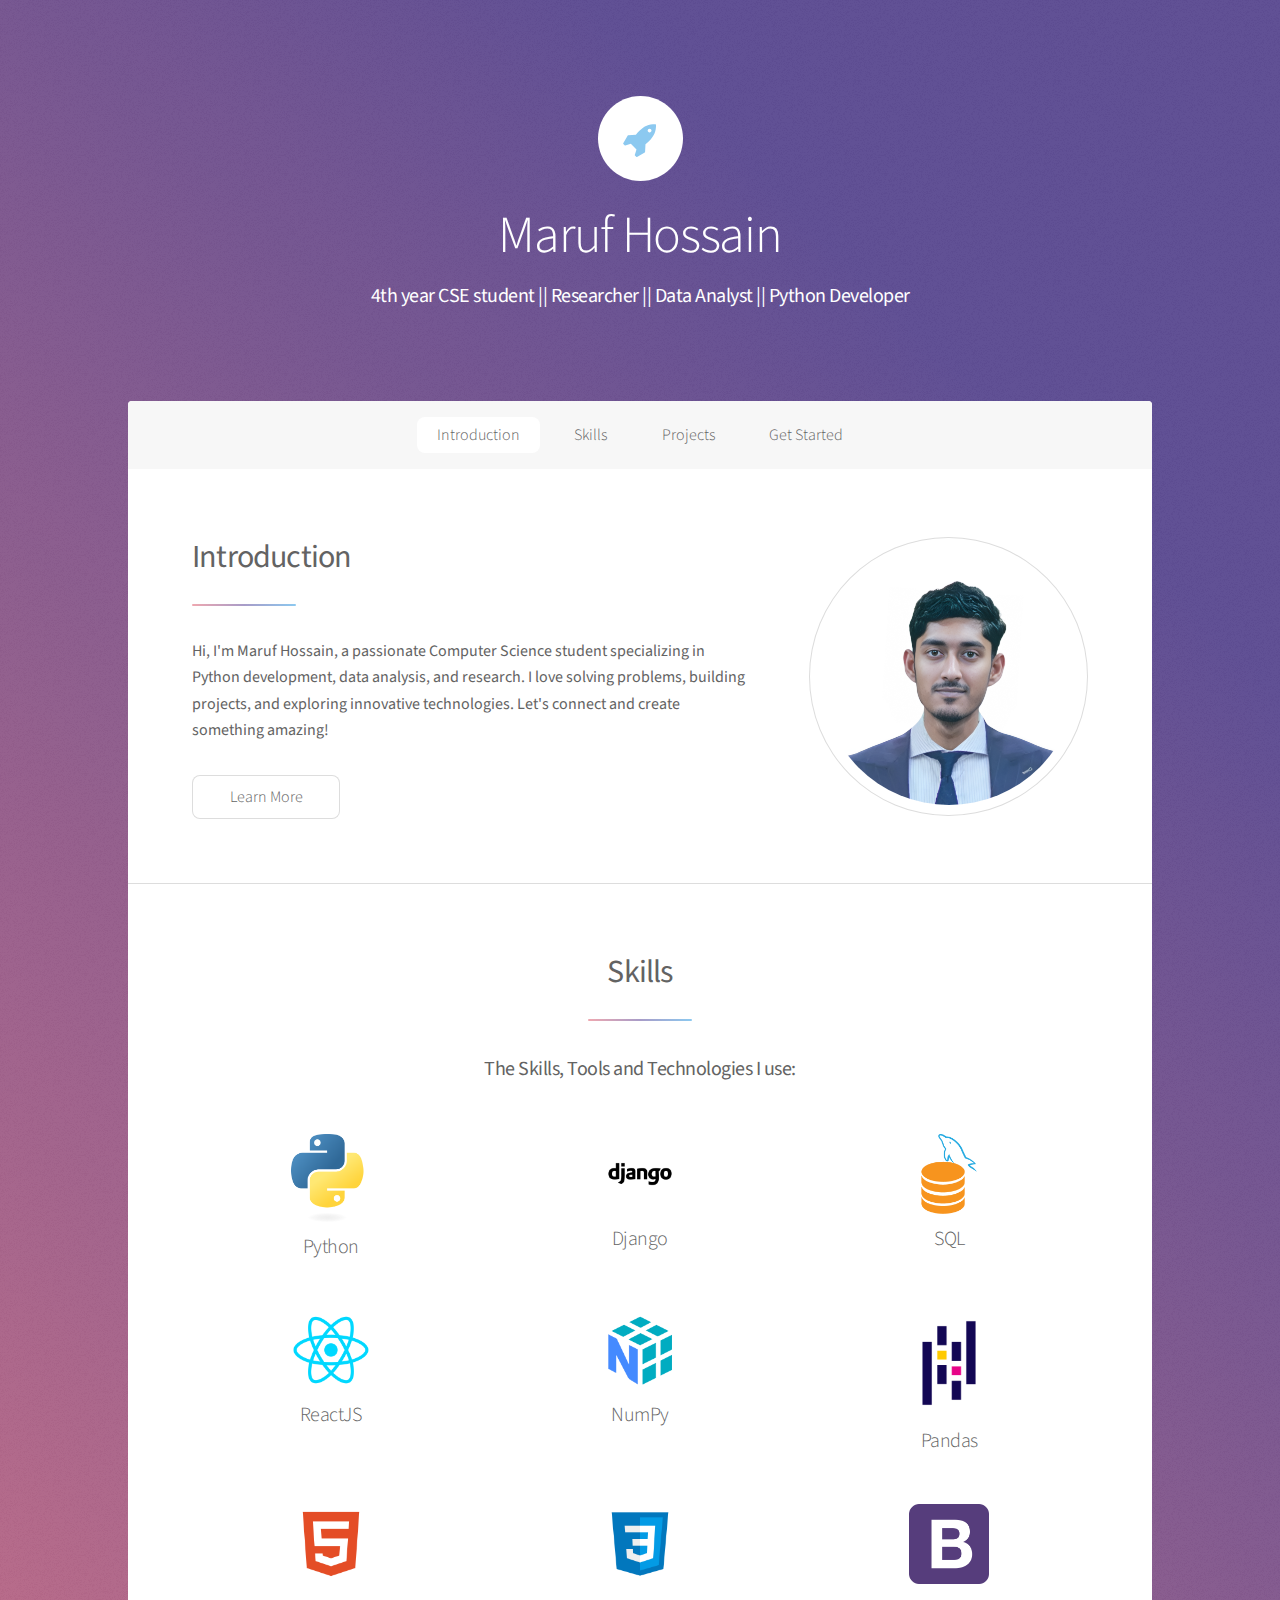
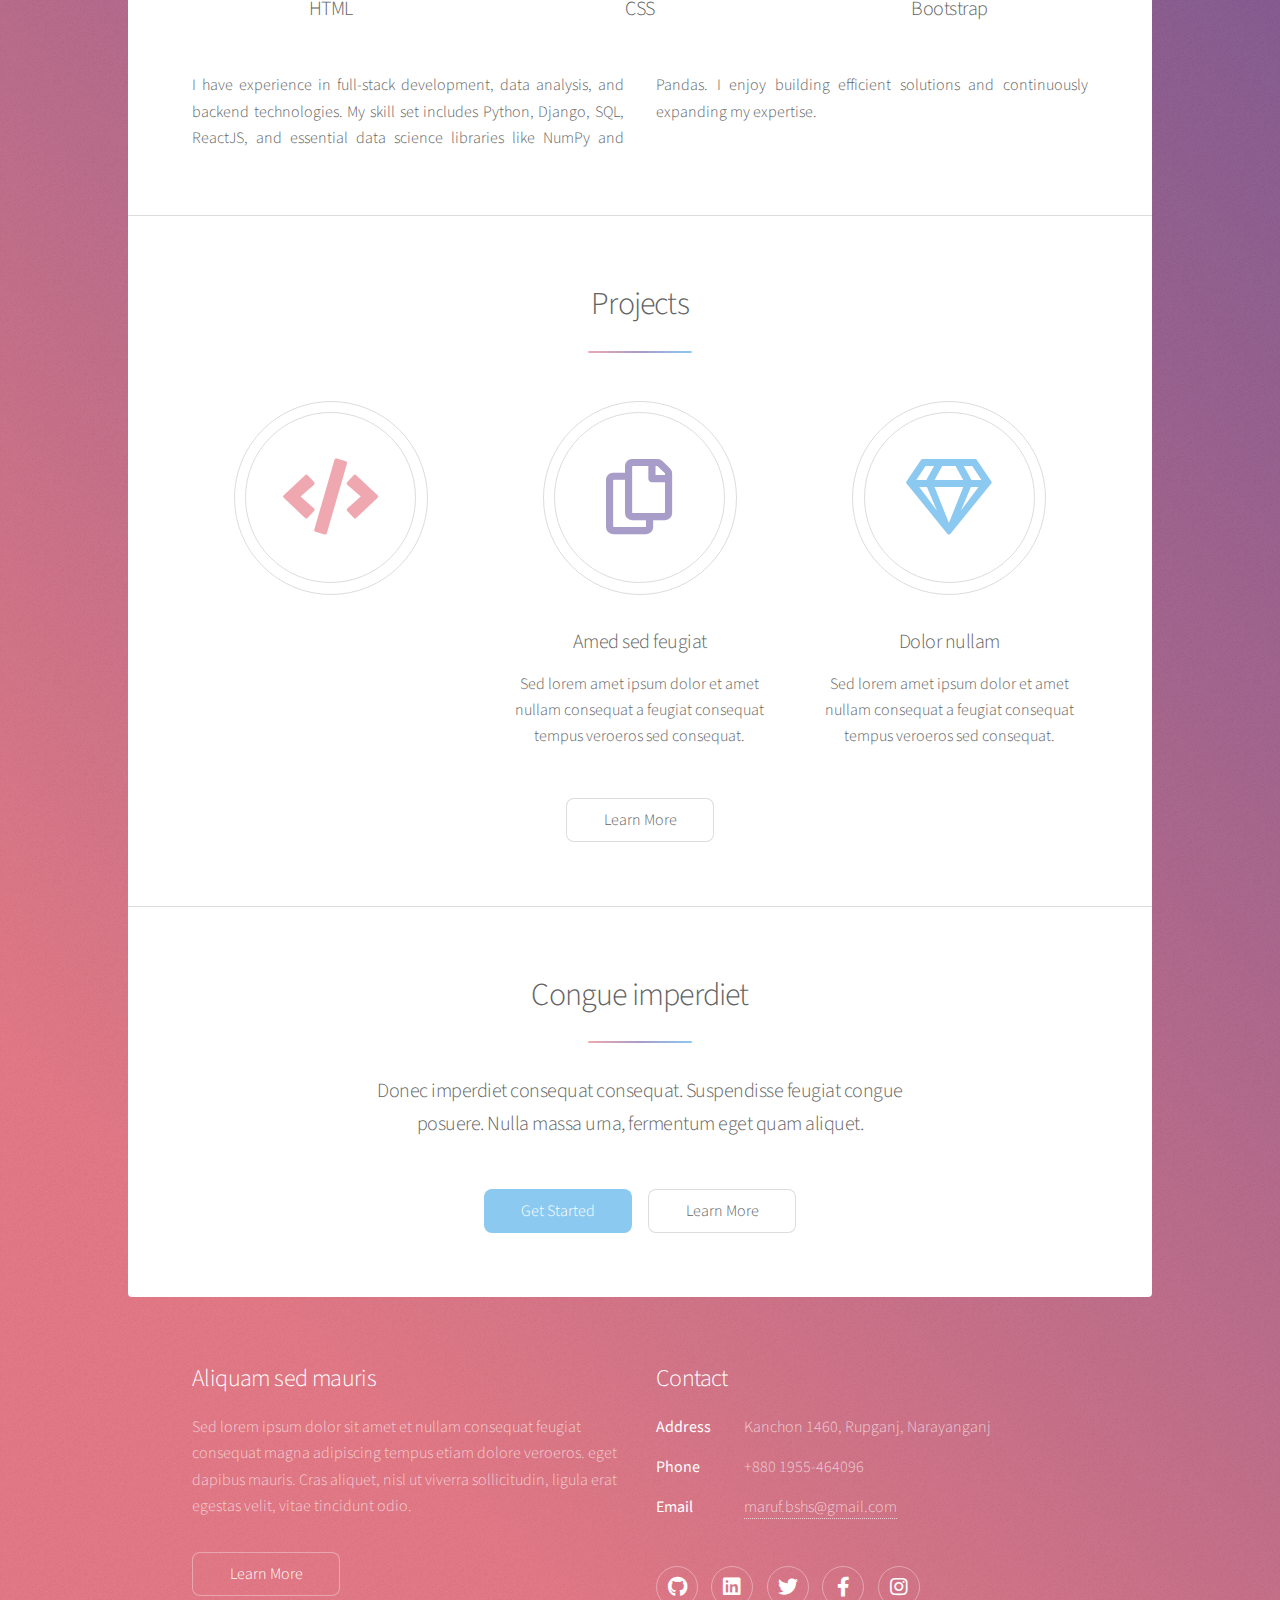
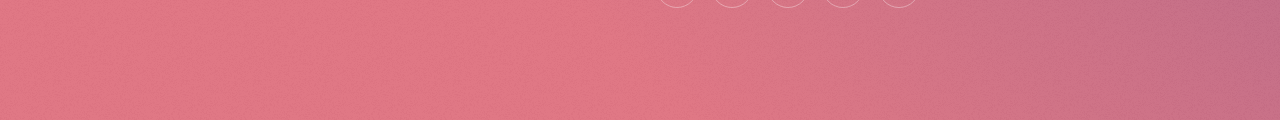
==== commit 76b70b5d: "added skills" ====
--- a/index.html
+++ b/index.html
@@ -1,4 +1,5 @@
 <!DOCTYPE HTML>
+<link rel="stylesheet" href="https://cdnjs.cloudflare.com/ajax/libs/font-awesome/6.0.0/css/all.min.css">
 
 <html>
 	<head>
@@ -24,8 +25,8 @@
 					<nav id="nav">
 						<ul>
 							<li><a href="#intro" class="active">Introduction</a></li>
-							<li><a href="#first">First Section</a></li>
-							<li><a href="#second">Second Section</a></li>
+							<li><a href="#second">Skills</a></li>
+							<li><a href="#first">Projects</a></li>
 							<li><a href="#cta">Get Started</a></li>
 						</ul>
 					</nav>
@@ -38,11 +39,9 @@
 								<div class="spotlight">
 									<div class="content">
 										<header class="major">
-											<h2>Introduction</h2>
+											<h2><b>Introduction</b></h2>
 										</header>
-										<p>Sed lorem ipsum dolor sit amet nullam consequat feugiat consequat magna
-										adipiscing magna etiam amet veroeros. Lorem ipsum dolor tempus sit cursus.
-										Tempus nisl et nullam lorem ipsum dolor sit amet aliquam.</p>
+										<p><b>Hi, I'm Maruf Hossain, a passionate Computer Science student specializing in Python development, data analysis, and research. I love solving problems, building projects, and exploring innovative technologies.  Let's connect and create something amazing!</b></p>
 										<ul class="actions">
 											<li><a href="generic.html" class="button">Learn More</a></li>
 										</ul>
@@ -51,6 +50,54 @@
 								</div>
 							</section>
 
+							<!-- Second Section -->
+							<section id="second" class="main special">
+								<header class="major">
+									<h2><b>Skills</b></h2>
+									<p><b>The Skills, Tools and Technologies I use: </b></p>
+								</header>
+								<ul class="features">
+									<li>
+										<img src="images/python.png" alt="Python Logo" class="skill-logo">
+										<h3>Python</h3>
+									</li>
+									<li>
+										<img src="images/django.png" alt="Django Logo" class="skill-logo">
+										<h3>Django</h3>
+									</li>
+									<li>
+										<img src="images/sql.png" alt="SQL Logo" class="skill-logo">
+										<h3>SQL</h3>
+									</li>
+									<li>
+										<img src="images/react.png" alt="ReactJS Logo" class="skill-logo">
+										<h3>ReactJS</h3>
+									</li>
+									<li>
+										<img src="images/numpy.png" alt="NumPy Logo" class="skill-logo">
+										<h3>NumPy</h3>
+									</li>
+									<li>
+										<img src="images/pandas.png" alt="Pandas Logo" class="skill-logo">
+										<h3>Pandas</h3>
+									</li>
+									<li>
+										<img src="images/html.png" alt="HTML Logo" class="skill-logo">
+										<h3>HTML</h3>
+									</li>
+									<li>
+										<img src="images/css.png" alt="CSS Logo" class="skill-logo">
+										<h3>CSS</h3>
+									</li>
+									
+									<li>
+										<img src="images/bootstrap.png" alt="Bootstrap Logo" class="skill-logo">
+										<h3>Bootstrap</h3>
+									</li>
+								</ul>
+								<p class="content">I have experience in full-stack development, data analysis, and backend technologies. My skill set includes Python, Django, SQL, ReactJS, and essential data science libraries like NumPy and Pandas. I enjoy building efficient solutions and continuously expanding my expertise.</p>
+								
+							</section>
 						<!-- First Section -->
 							<section id="first" class="main special">
 								<header class="major">
@@ -59,8 +106,8 @@
 								<ul class="features">
 									<li>
 										<span class="icon solid major style1 fa-code"></span>
-										<h3>Ipsum consequat</h3>
-										<p>Sed lorem amet ipsum dolor et amet nullam consequat a feugiat consequat tempus veroeros sed consequat.</p>
+										<h3></h3>
+										<p></p>
 									</li>
 									<li>
 										<span class="icon major style3 fa-copy"></span>
@@ -80,42 +127,7 @@
 								</footer>
 							</section>
 
-						<!-- Second Section -->
-							<section id="second" class="main special">
-								<header class="major">
-									<h2>Ipsum consequat</h2>
-									<p>Donec imperdiet consequat consequat. Suspendisse feugiat congue<br />
-									posuere. Nulla massa urna, fermentum eget quam aliquet.</p>
-								</header>
-								<ul class="statistics">
-									<li class="style1">
-										<span class="icon solid fa-code-branch"></span>
-										<strong>5,120</strong> Etiam
-									</li>
-									<li class="style2">
-										<span class="icon fa-folder-open"></span>
-										<strong>8,192</strong> Magna
-									</li>
-									<li class="style3">
-										<span class="icon solid fa-signal"></span>
-										<strong>2,048</strong> Tempus
-									</li>
-									<li class="style4">
-										<span class="icon solid fa-laptop"></span>
-										<strong>4,096</strong> Aliquam
-									</li>
-									<li class="style5">
-										<span class="icon fa-gem"></span>
-										<strong>1,024</strong> Nullam
-									</li>
-								</ul>
-								<p class="content">Nam elementum nisl et mi a commodo porttitor. Morbi sit amet nisl eu arcu faucibus hendrerit vel a risus. Nam a orci mi, elementum ac arcu sit amet, fermentum pellentesque et purus. Integer maximus varius lorem, sed convallis diam accumsan sed. Etiam porttitor placerat sapien, sed eleifend a enim pulvinar faucibus semper quis ut arcu. Ut non nisl a mollis est efficitur vestibulum. Integer eget purus nec nulla mattis et accumsan ut magna libero. Morbi auctor iaculis porttitor. Sed ut magna ac risus et hendrerit scelerisque. Praesent eleifend lacus in lectus aliquam porta. Cras eu ornare dui curabitur lacinia.</p>
-								<footer class="major">
-									<ul class="actions special">
-										<li><a href="generic.html" class="button">Learn More</a></li>
-									</ul>
-								</footer>
-							</section>
+						
 
 						<!-- Get Started -->
 							<section id="cta" class="main special">
--- a/assets/css/main.css
+++ b/assets/css/main.css
@@ -330,6 +330,14 @@
 	hr {
 		border-bottom-color: rgba(255, 255, 255, 0.35);
 	}
+
+	.skill-logo {
+		width: 80px;  /* Default size */
+		height: auto;
+		display: block;
+		margin: 0 auto 10px;
+	}
+	
 
 /* Row */
 
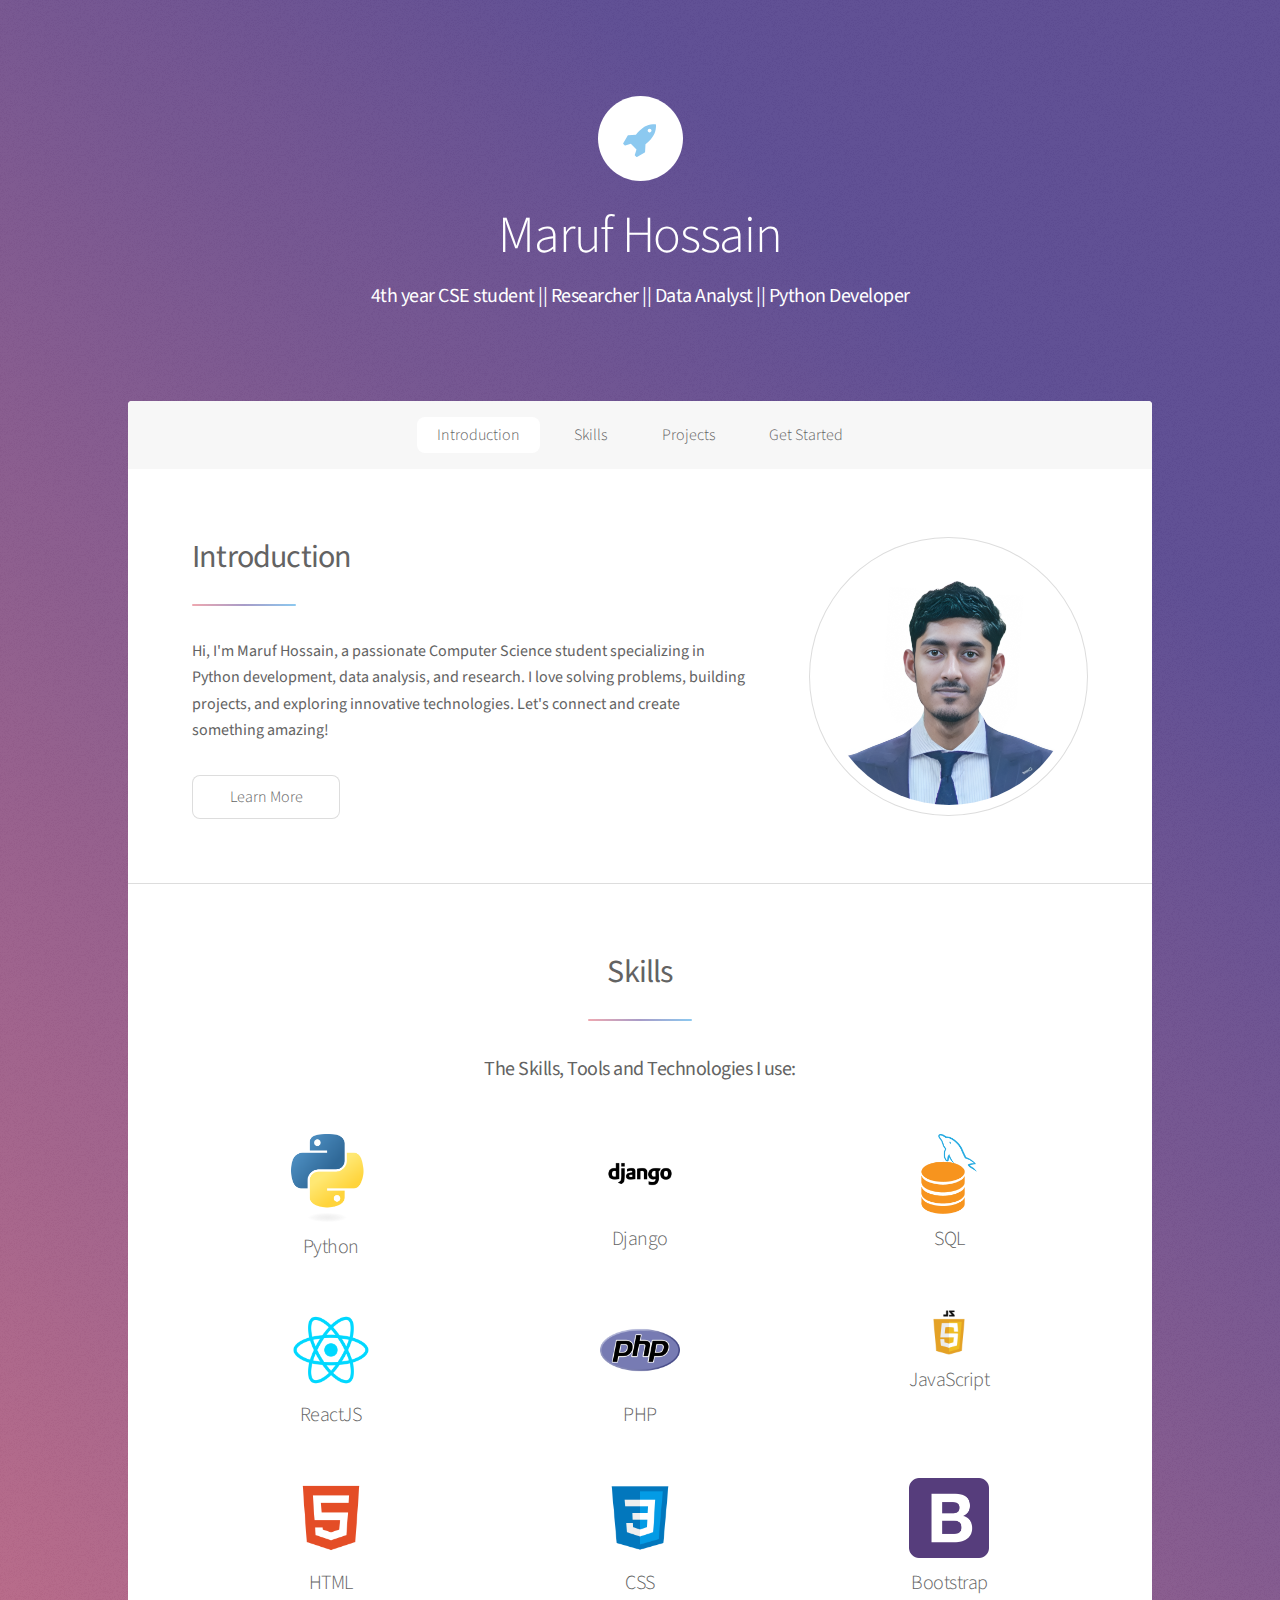
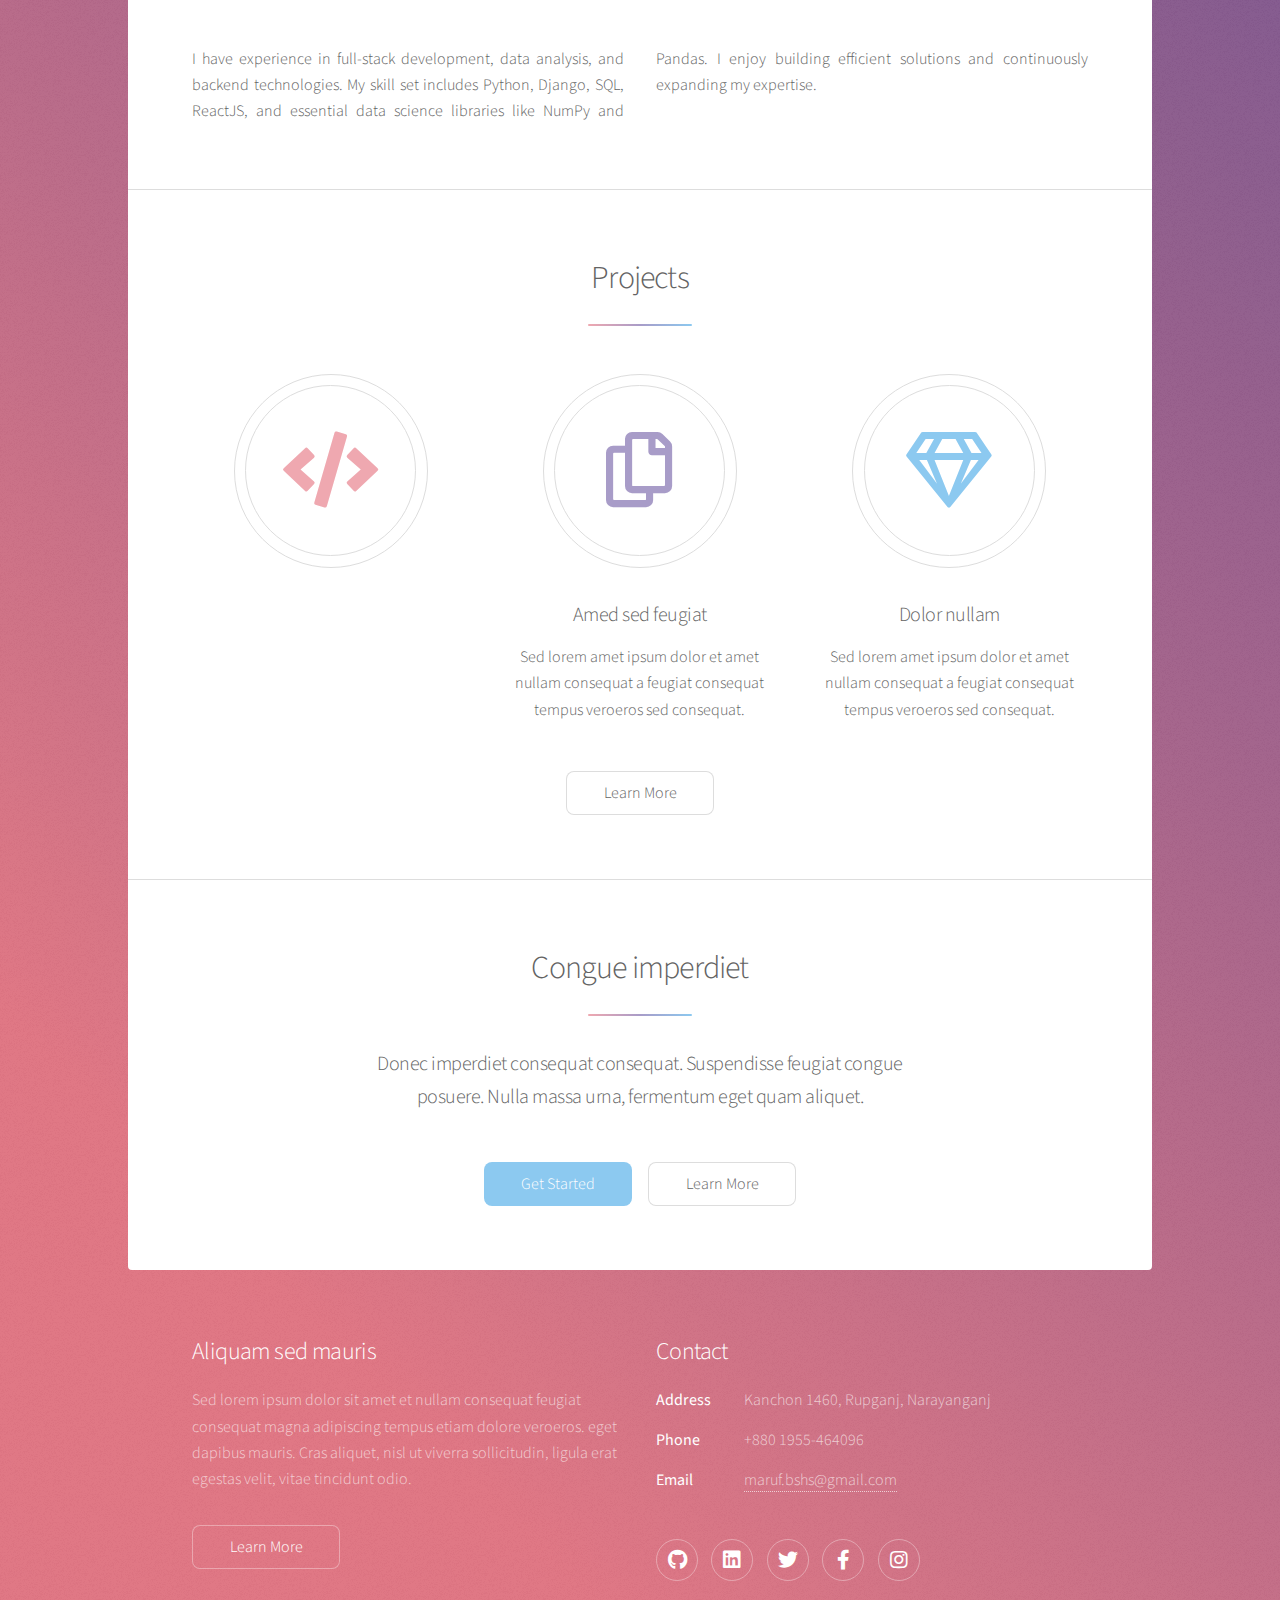
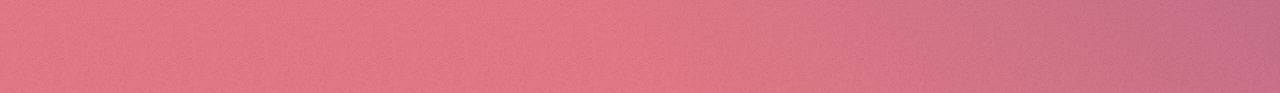
==== commit 8895f459: "refined skills sections" ====
--- a/index.html
+++ b/index.html
@@ -3,7 +3,7 @@
 
 <html>
 	<head>
-		<title>Stellar by HTML5 UP</title>
+		<title>Maruf-CSE</title>
 		<meta charset="utf-8" />
 		<meta name="viewport" content="width=device-width, initial-scale=1, user-scalable=no" />
 		<link rel="stylesheet" href="assets/css/main.css" />
@@ -74,12 +74,12 @@
 										<h3>ReactJS</h3>
 									</li>
 									<li>
-										<img src="images/numpy.png" alt="NumPy Logo" class="skill-logo">
-										<h3>NumPy</h3>
+										<img src="images/php.png" alt="php Logo" class="skill-logo">
+										<h3>PHP</h3>
 									</li>
 									<li>
-										<img src="images/pandas.png" alt="Pandas Logo" class="skill-logo">
-										<h3>Pandas</h3>
+										<img src="images/js.png" alt="JavaScript Logo" class="skill-logo">
+										<h3>JavaScript</h3>
 									</li>
 									<li>
 										<img src="images/html.png" alt="HTML Logo" class="skill-logo">
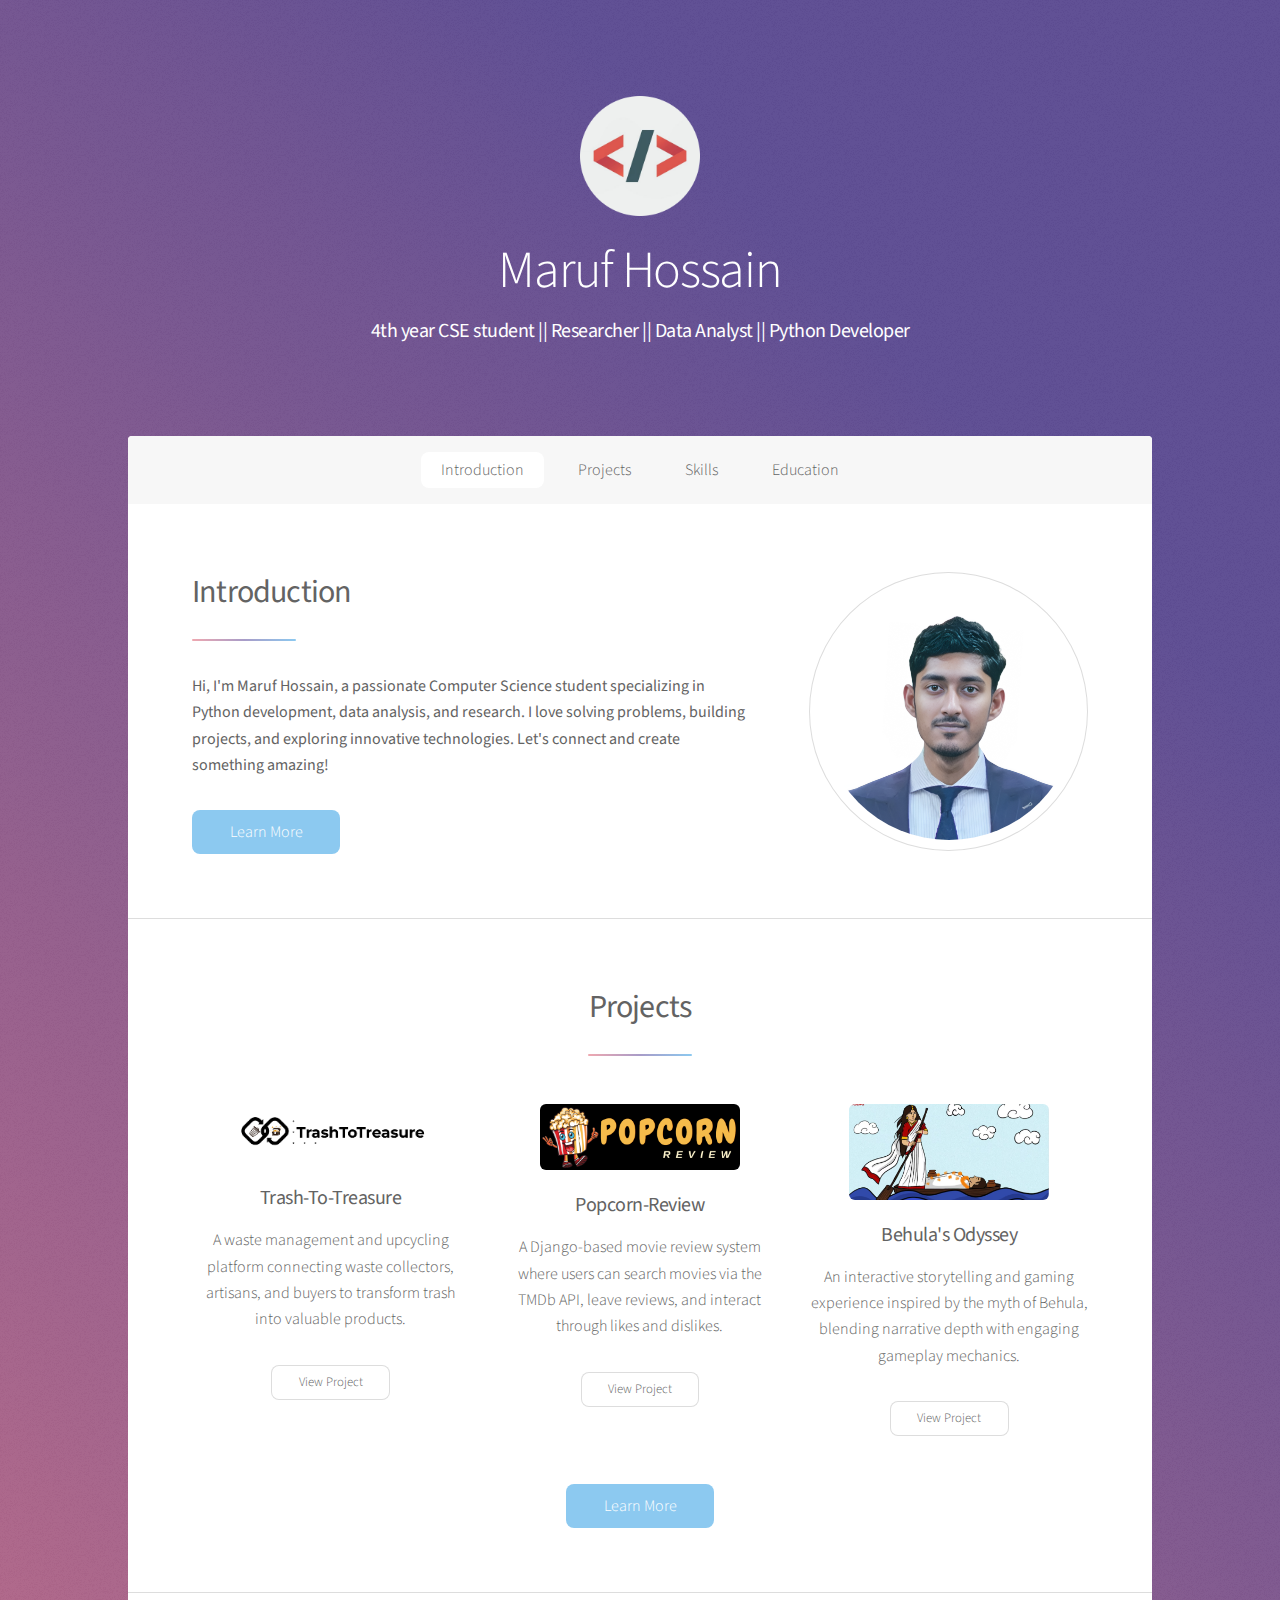
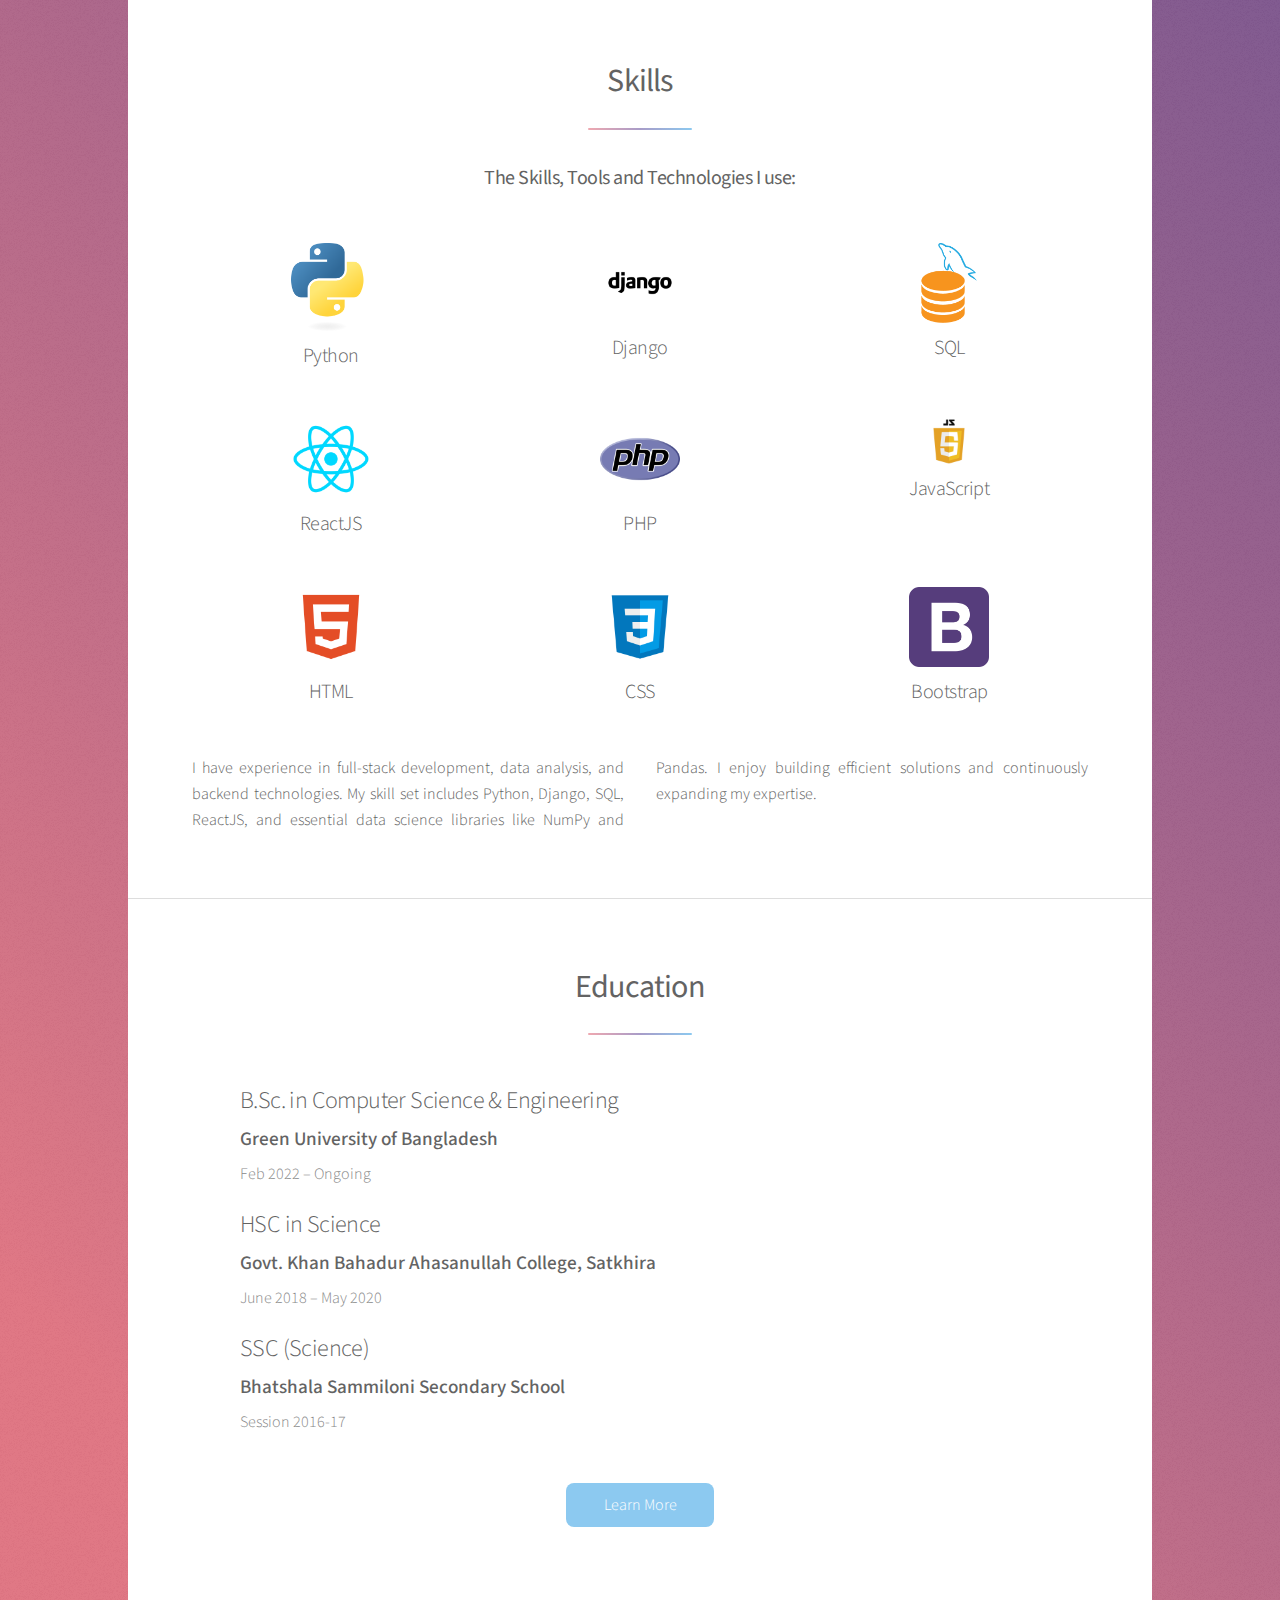
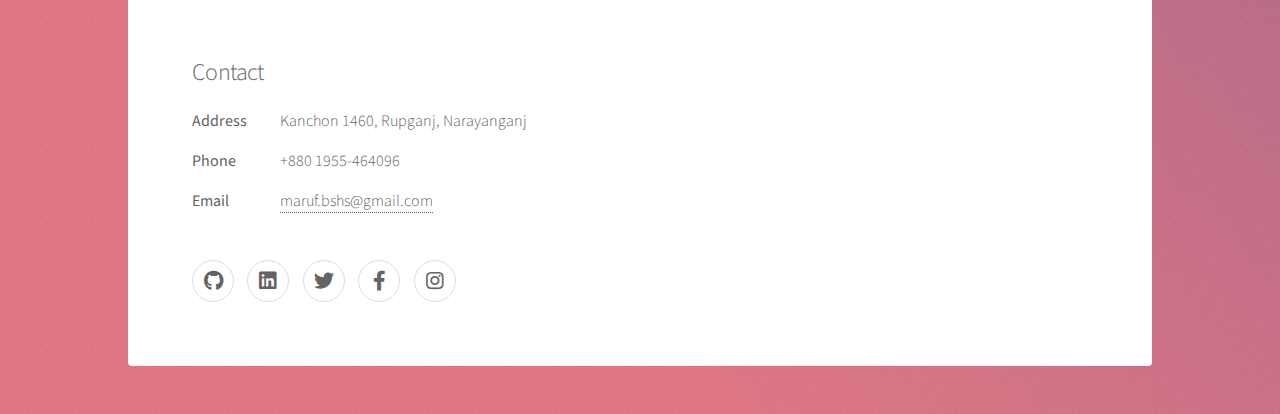
==== commit ae925364: "refined second page" ====
--- a/index.html
+++ b/index.html
@@ -16,7 +16,7 @@
 
 				<!-- Header -->
 					<header id="header" class="alt">
-						<span class="logo"><img src="images/logo.svg" alt="" /></span>
+						<span class="logo"><img src="images/logo.png" alt="" height="120px" width="120px"/></span>
 						<h1>Maruf Hossain</h1>
 						<p><b>4th year CSE student || Researcher || Data Analyst || Python Developer </b></p>
 					</header>
@@ -25,9 +25,9 @@
 					<nav id="nav">
 						<ul>
 							<li><a href="#intro" class="active">Introduction</a></li>
+							<li><a href="#first">Projects</a></li>
 							<li><a href="#second">Skills</a></li>
-							<li><a href="#first">Projects</a></li>
-							<li><a href="#cta">Get Started</a></li>
+							<li><a href="#cta">Education</a></li>
 						</ul>
 					</nav>
 
@@ -43,118 +43,145 @@
 										</header>
 										<p><b>Hi, I'm Maruf Hossain, a passionate Computer Science student specializing in Python development, data analysis, and research. I love solving problems, building projects, and exploring innovative technologies.  Let's connect and create something amazing!</b></p>
 										<ul class="actions">
-											<li><a href="generic.html" class="button">Learn More</a></li>
+											<li><a href="generic.html" class="button primary">Learn More</a></li>
 										</ul>
 									</div>
 									<span class="image"><img src="images/pic01.png" alt="" /></span>
 								</div>
 							</section>
 
-							<!-- Second Section -->
-							<section id="second" class="main special">
-								<header class="major">
-									<h2><b>Skills</b></h2>
-									<p><b>The Skills, Tools and Technologies I use: </b></p>
-								</header>
-								<ul class="features">
-									<li>
-										<img src="images/python.png" alt="Python Logo" class="skill-logo">
-										<h3>Python</h3>
-									</li>
-									<li>
-										<img src="images/django.png" alt="Django Logo" class="skill-logo">
-										<h3>Django</h3>
-									</li>
-									<li>
-										<img src="images/sql.png" alt="SQL Logo" class="skill-logo">
-										<h3>SQL</h3>
-									</li>
-									<li>
-										<img src="images/react.png" alt="ReactJS Logo" class="skill-logo">
-										<h3>ReactJS</h3>
-									</li>
-									<li>
-										<img src="images/php.png" alt="php Logo" class="skill-logo">
-										<h3>PHP</h3>
-									</li>
-									<li>
-										<img src="images/js.png" alt="JavaScript Logo" class="skill-logo">
-										<h3>JavaScript</h3>
-									</li>
-									<li>
-										<img src="images/html.png" alt="HTML Logo" class="skill-logo">
-										<h3>HTML</h3>
-									</li>
-									<li>
-										<img src="images/css.png" alt="CSS Logo" class="skill-logo">
-										<h3>CSS</h3>
-									</li>
-									
-									<li>
-										<img src="images/bootstrap.png" alt="Bootstrap Logo" class="skill-logo">
-										<h3>Bootstrap</h3>
-									</li>
+							
+						<!-- Projects Section -->
+						<section id="first" class="main special">
+							<header class="major">
+								<h2><b>Projects</b></h2>
+							</header>
+							<ul class="features">
+								
+								<!-- TrashToTreasure Project -->
+								<li>
+									<img src="images/trashtotreasure.png" alt="TrashToTreasure" class="project-image" height="200px" width="200px">
+									<h3><b>Trash-To-Treasure</b></h3>
+									<p>A waste management and upcycling platform connecting waste collectors, artisans, and buyers to transform trash into valuable products.</p>
+									<a href="https://github.com/maruf346/trash-to-treasure" class="button small">View Project</a>
+								</li>
+
+								<!-- PopcornReview Project -->
+								<li>
+									<img src="images/popcorn.png" alt="PopcornReview" class="project-image" height="200px" width="200px">
+									<h3><b>Popcorn-Review</b></h3>
+									<p>A Django-based movie review system where users can search movies via the TMDb API, leave reviews, and interact through likes and dislikes.</p>
+									<a href="https://github.com/maruf346/popcorn-review" class="button small">View Project</a>
+								</li>
+
+								<!-- Behula's Odyssey Project -->
+								<li>
+									<img src="images/behula.png" alt="Behula's Odyssey" class="project-image" height="200px" width="200px">
+									<h3><b>Behula's Odyssey</b></h3>
+									<p>An interactive storytelling and gaming experience inspired by the myth of Behula, blending narrative depth with engaging gameplay mechanics.</p>
+									<a href="https://github.com/maruf346/behulas-odessey" class="button small">View Project</a>
+								</li>
+
+							</ul>
+
+							<footer class="major">
+								<ul class="actions special">
+									<li><a href="generic.html" class="button primary">Learn More</a></li>
 								</ul>
-								<p class="content">I have experience in full-stack development, data analysis, and backend technologies. My skill set includes Python, Django, SQL, ReactJS, and essential data science libraries like NumPy and Pandas. I enjoy building efficient solutions and continuously expanding my expertise.</p>
+							</footer>
+						</section>
+
+
+
+						<!-- Second Section -->
+						<section id="second" class="main special">
+							<header class="major">
+								<h2><b>Skills</b></h2>
+								<p><b>The Skills, Tools and Technologies I use: </b></p>
+							</header>
+							<ul class="features">
+								<li>
+									<img src="images/python.png" alt="Python Logo" class="skill-logo">
+									<h3>Python</h3>
+								</li>
+								<li>
+									<img src="images/django.png" alt="Django Logo" class="skill-logo">
+									<h3>Django</h3>
+								</li>
+								<li>
+									<img src="images/sql.png" alt="SQL Logo" class="skill-logo">
+									<h3>SQL</h3>
+								</li>
+								<li>
+									<img src="images/react.png" alt="ReactJS Logo" class="skill-logo">
+									<h3>ReactJS</h3>
+								</li>
+								<li>
+									<img src="images/php.png" alt="php Logo" class="skill-logo">
+									<h3>PHP</h3>
+								</li>
+								<li>
+									<img src="images/js.png" alt="JavaScript Logo" class="skill-logo">
+									<h3>JavaScript</h3>
+								</li>
+								<li>
+									<img src="images/html.png" alt="HTML Logo" class="skill-logo">
+									<h3>HTML</h3>
+								</li>
+								<li>
+									<img src="images/css.png" alt="CSS Logo" class="skill-logo">
+									<h3>CSS</h3>
+								</li>
 								
-							</section>
-						<!-- First Section -->
-							<section id="first" class="main special">
-								<header class="major">
-									<h2>Projects</h2>
-								</header>
-								<ul class="features">
-									<li>
-										<span class="icon solid major style1 fa-code"></span>
-										<h3></h3>
-										<p></p>
-									</li>
-									<li>
-										<span class="icon major style3 fa-copy"></span>
-										<h3>Amed sed feugiat</h3>
-										<p>Sed lorem amet ipsum dolor et amet nullam consequat a feugiat consequat tempus veroeros sed consequat.</p>
-									</li>
-									<li>
-										<span class="icon major style5 fa-gem"></span>
-										<h3>Dolor nullam</h3>
-										<p>Sed lorem amet ipsum dolor et amet nullam consequat a feugiat consequat tempus veroeros sed consequat.</p>
-									</li>
-								</ul>
-								<footer class="major">
-									<ul class="actions special">
-										<li><a href="generic.html" class="button">Learn More</a></li>
-									</ul>
-								</footer>
-							</section>
-
-						
-
-						<!-- Get Started -->
-							<section id="cta" class="main special">
-								<header class="major">
-									<h2>Congue imperdiet</h2>
-									<p>Donec imperdiet consequat consequat. Suspendisse feugiat congue<br />
-									posuere. Nulla massa urna, fermentum eget quam aliquet.</p>
-								</header>
-								<footer class="major">
-									<ul class="actions special">
-										<li><a href="generic.html" class="button primary">Get Started</a></li>
-										<li><a href="generic.html" class="button">Learn More</a></li>
-									</ul>
-								</footer>
-							</section>
-
-					</div>
+								<li>
+									<img src="images/bootstrap.png" alt="Bootstrap Logo" class="skill-logo">
+									<h3>Bootstrap</h3>
+								</li>
+							</ul>
+							<p class="content">I have experience in full-stack development, data analysis, and backend technologies. My skill set includes Python, Django, SQL, ReactJS, and essential data science libraries like NumPy and Pandas. I enjoy building efficient solutions and continuously expanding my expertise.</p>
+							
+						</section>
+
+						<!-- Get Started / Education Section -->
+					<section id="cta" class="main special">
+						<header class="major">
+							<h2><b>Education</b></h2>
+						</header>
+
+						<div class="education-container">
+							<!-- B.Sc. in CSE -->
+							<div class="education-item">
+								<h3>B.Sc. in Computer Science & Engineering</h3>
+								<p>Green University of Bangladesh</p>
+								<span>Feb 2022 – Ongoing</span>
+							</div>
+
+							<!-- HSC in Science -->
+							<div class="education-item">
+								<h3>HSC in Science</h3>
+								<p>Govt. Khan Bahadur Ahasanullah College, Satkhira</p>
+								<span>June 2018 – May 2020</span>
+							</div>
+
+							<!-- SSC -->
+							<div class="education-item">
+								<h3>SSC (Science)</h3>
+								<p>Bhatshala Sammiloni Secondary School</p>
+								<span>Session 2016-17</span>
+							</div>
+						</div>
+
+						<footer class="major">
+							<ul class="actions special">
+								<li><a href="generic.html" class="button primary">Learn More</a></li>
+							</ul>
+						</footer>
+					</section>
+
 
 				<!-- Footer -->
 					<footer id="footer">
-						<section>
-							<h2>Aliquam sed mauris</h2>
-							<p>Sed lorem ipsum dolor sit amet et nullam consequat feugiat consequat magna adipiscing tempus etiam dolore veroeros. eget dapibus mauris. Cras aliquet, nisl ut viverra sollicitudin, ligula erat egestas velit, vitae tincidunt odio.</p>
-							<ul class="actions">
-								<li><a href="generic.html" class="button">Learn More</a></li>
-							</ul>
-						</section>
+						
 						<section>
 							<h2>Contact</h2>
 							<dl class="alt">
--- a/assets/css/main.css
+++ b/assets/css/main.css
@@ -45,6 +45,52 @@
 		content: '';
 		content: none;
 	}
+	.project-image {
+		width: 200px; /* Set width for project images */
+		height: auto; /* Maintain aspect ratio */
+		border-radius: 6px; /* Optional: Rounded corners */
+		display: block; 
+		margin: 0 auto 20px; /* Center and add space below */
+	}
+	.project-image:hover {
+		opacity: 0.8; /* Optional: Lower opacity on hover */
+	}	
+
+	/* Education Section Styling */
+.education-container {
+    text-align: left; /* Aligns content to the left */
+    max-width: 800px; /* Restrict width for better readability */
+    margin: 0 auto; /* Centering the container */
+}
+
+.education-item {
+    margin-bottom: 20px; /* Spacing between items */
+}
+
+.education-item h3 {
+    margin: 0; /* Remove default margin */
+    font-size: 1.5rem; /* Larger heading for degree */
+}
+
+.education-item p {
+    margin: 5px 0; /* Smaller margin for institution */
+    font-size: 1.2rem;
+    font-weight: 500;
+}
+
+.education-item span {
+    display: block; /* Ensure the date is on a new line */
+    font-size: 1rem;
+    color: #888; /* Light gray for date */
+}
+/* Custom Divider Style */
+.divider {
+    border: 0;
+    height: 2px;               /* Thickness of the divider */
+    background: linear-gradient(to right, #4CAF50, transparent);
+    margin: 40px 0;             /* Space around the divider */
+}
+
 
 table {
 	border-collapse: collapse;
@@ -229,7 +275,7 @@
 	h6 {
 		font-size: 0.7em;
 	}
-
+	
 	@media screen and (max-width: 736px) {
 
 		h1 {
